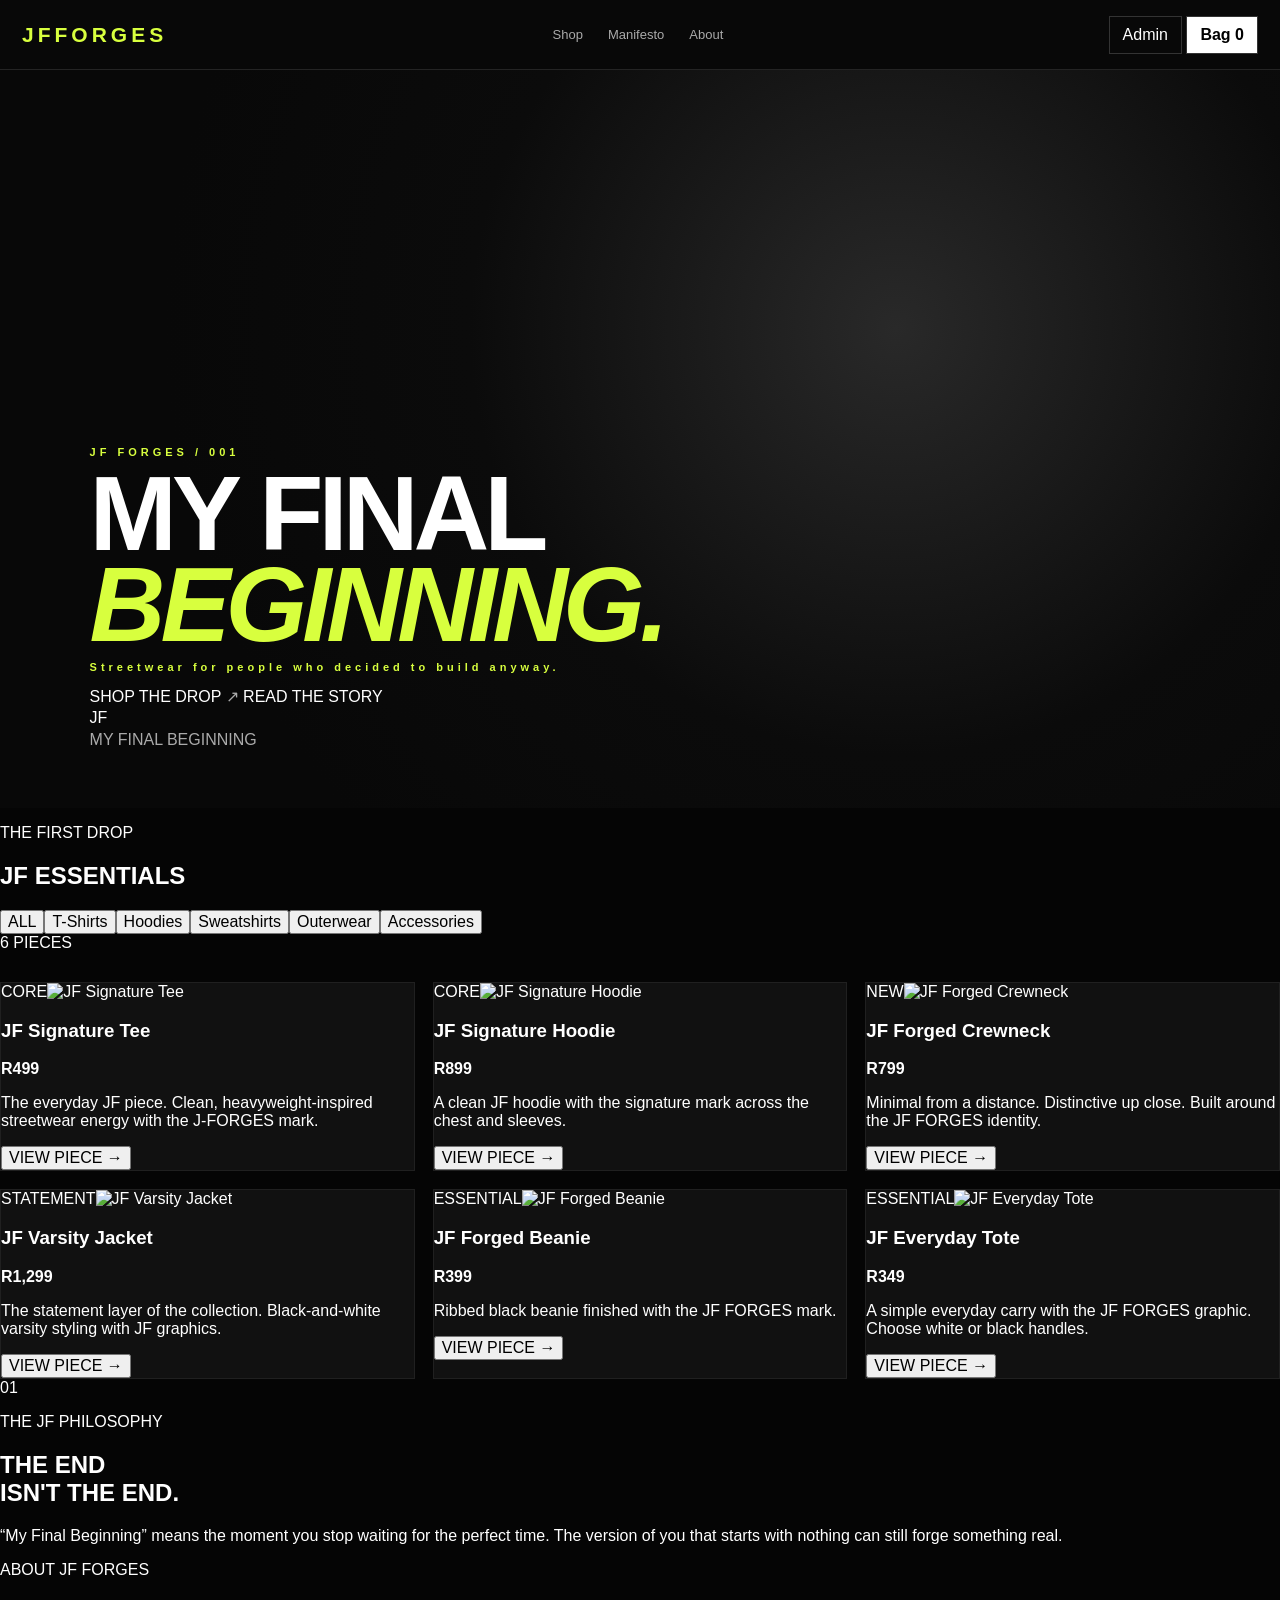
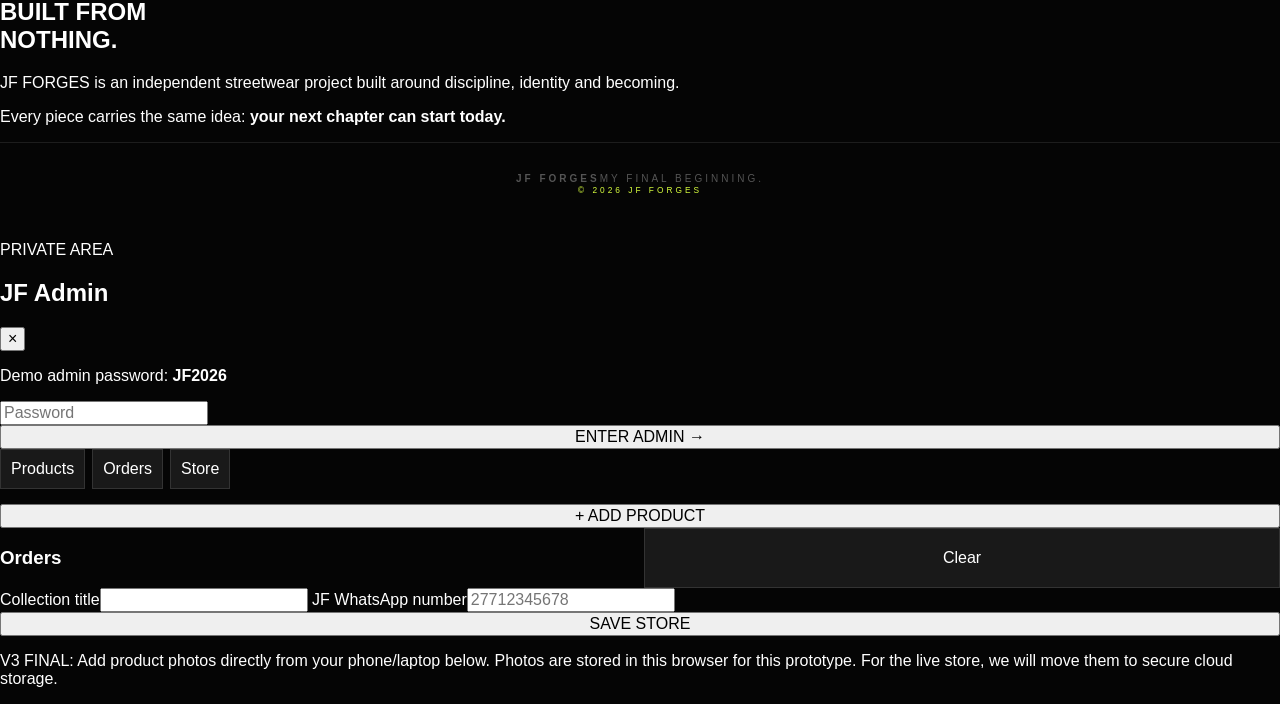
==== index.html @ 941628dd "Add files via upload" ====
<!doctype html>
<html lang="en">
<head>
<meta charset="utf-8">
<meta name="viewport" content="width=device-width,initial-scale=1">
<meta name="description" content="JF FORGES — My Final Beginning. Independent streetwear built from nothing.">
<title>JF FORGES — MY FINAL BEGINNING</title>
<link rel="stylesheet" href="style.css">
</head>
<body>
<div id="toast" class="toast"></div>

<header class="nav">
  <a class="logo" href="#"><span class="logo-jf">JF</span><span class="logo-word">FORGES</span></a>
  <nav>
    <a href="#shop">Shop</a>
    <a href="#manifesto">Manifesto</a>
    <a href="#about">About</a>
  </nav>
  <div class="actions">
    <button class="ghost" onclick="openAdmin()">Admin</button>
    <button class="bag" onclick="openCart()">Bag <b id="bagCount">0</b></button>
  </div>
</header>

<main>
<section class="hero">
  <div class="hero-grid"></div>
  <div class="hero-copy">
    <p class="eyebrow">JF FORGES / 001</p>
    <h1>MY FINAL<br><em>BEGINNING.</em></h1>
    <p class="hero-sub">Streetwear for people who decided to build anyway.</p>
    <div class="hero-buttons">
      <a class="primary" href="#shop">SHOP THE DROP <span>↗</span></a>
      <a class="text-link" href="#manifesto">READ THE STORY</a>
    </div>
  </div>
  <div class="hero-mark">JF<br><span>MY FINAL BEGINNING</span></div>
</section>

<section id="shop" class="shop">
  <div class="section-head">
    <div>
      <p class="eyebrow">THE FIRST DROP</p>
      <h2 id="storeTitle">JF ESSENTIALS</h2>
    </div>
    <div class="shop-tools">
      <div id="filters" class="filters"></div>
      <span id="productCount"></span>
    </div>
  </div>
  <div id="products" class="products"></div>
</section>

<section id="manifesto" class="manifesto">
  <div class="manifesto-number">01</div>
  <div>
    <p class="eyebrow">THE JF PHILOSOPHY</p>
    <h2>THE END<br>ISN'T THE END.</h2>
  </div>
  <p class="manifesto-copy">“My Final Beginning” means the moment you stop waiting for the perfect time. The version of you that starts with nothing can still forge something real.</p>
</section>

<section id="about" class="about">
  <div>
    <p class="eyebrow">ABOUT JF FORGES</p>
    <h2>BUILT FROM<br>NOTHING.</h2>
  </div>
  <div class="about-copy">
    <p>JF FORGES is an independent streetwear project built around discipline, identity and becoming.</p>
    <p>Every piece carries the same idea: <strong>your next chapter can start today.</strong></p>
  </div>
</section>
</main>

<footer>
  <div><b>JF FORGES</b><span>MY FINAL BEGINNING.</span></div>
  <small>© 2026 JF FORGES</small>
</footer>

<div id="overlay" class="overlay" onclick="closeAll()"></div>

<aside id="cart" class="drawer">
  <div class="drawer-head"><div><p class="eyebrow">YOUR BAG</p><h2>Cart</h2></div><button class="close" onclick="closeCart()">×</button></div>
  <div id="cartItems"></div>
  <div class="drawer-bottom">
    <div class="total"><span>Subtotal</span><b id="cartTotal">R0</b></div>
    <p class="hint">Shipping is confirmed with you before payment.</p>
    <button class="primary full" onclick="openCheckout()">CHECKOUT <span>→</span></button>
  </div>
</aside>

<aside id="checkout" class="drawer">
  <div class="drawer-head"><div><p class="eyebrow">CHECKOUT</p><h2>Your details</h2></div><button class="close" onclick="closeCheckout()">×</button></div>
  <form onsubmit="placeOrder(event)">
    <label>Full name<input id="name" required></label>
    <label>Email<input id="email" type="email" required></label>
    <label>WhatsApp number<input id="phone" required placeholder="+27..."></label>
    <label>Street address<textarea id="address" required></textarea></label>
    <div class="two"><label>City<input id="city" required></label><label>Province<input id="province" required></label></div>
    <label>Country<input id="country" value="South Africa" required></label>
    <label>Order note<textarea id="note" placeholder="Optional"></textarea></label>
    <div class="total"><span>Order total</span><b id="checkoutTotal">R0</b></div>
    <button class="primary full">SEND ORDER VIA WHATSAPP <span>→</span></button>
    <p class="hint">Your order is saved in this browser and opened as a WhatsApp message using the JF number set in Admin.</p>
  </form>
</aside>

<div id="productModal" class="modal">
  <div class="product-modal">
    <button class="close modal-close" onclick="closeProduct()">×</button>
    <div class="mGallery"><img id="mImg"><div id="mThumbs"></div></div>
    <div class="mInfo">
      <p class="eyebrow">JF FORGES</p>
      <h2 id="mName"></h2>
      <b class="mPrice" id="mPrice"></b>
      <p id="mDesc"></p>
      <h4>COLOR</h4><div id="mColors" class="choices"></div>
      <h4>SIZE</h4><div id="mSizes" class="choices"></div>
      <button class="primary full" onclick="addSelected()">ADD TO BAG <span>→</span></button>
    </div>
  </div>
</div>

<aside id="admin" class="admin">
  <div class="drawer-head"><div><p class="eyebrow">PRIVATE AREA</p><h2>JF Admin</h2></div><button class="close" onclick="closeAdmin()">×</button></div>
  <div id="login">
    <p class="hint">Demo admin password: <b>JF2026</b></p>
    <input id="password" type="password" placeholder="Password">
    <button class="primary full" onclick="login()">ENTER ADMIN <span>→</span></button>
  </div>
  <div id="adminApp" class="hidden">
    <div class="tabs"><button onclick="tab('productsTab')">Products</button><button onclick="tab('ordersTab')">Orders</button><button onclick="tab('storeTab')">Store</button></div>
    <section id="productsTab"><button class="primary full" onclick="addProduct()">+ ADD PRODUCT</button><div id="adminProducts"></div></section>
    <section id="ordersTab" class="hidden"><div class="row"><h3>Orders</h3><button class="danger" onclick="clearOrders()">Clear</button></div><div id="adminOrders"></div></section>
    <section id="storeTab" class="hidden">
      <label>Collection title<input id="titleSetting"></label>
      <label>JF WhatsApp number<input id="waSetting" placeholder="27712345678"></label>
      <button class="primary full" onclick="saveStore()">SAVE STORE</button>
      <p class="hint">V3 FINAL: Add product photos directly from your phone/laptop below. Photos are stored in this browser for this prototype. For the live store, we will move them to secure cloud storage.</p>
    </section>
  </div>
</aside>

<script src="script.js"></script>
</body></html>
---- style.css ----
*{box-sizing:border-box}html{scroll-behavior:smooth}body{margin:0;background:#080808;color:#f5f5f5;font-family:Arial,sans-serif;overflow-x:hidden}button,input,textarea{font:inherit}button{cursor:pointer}a{color:inherit;text-decoration:none}.site-header{}.logo{font-weight:900;letter-spacing:4px;font-size:21px}.logo span,em,small{color:#d8ff3e}header{height:70px;padding:0 22px;display:flex;align-items:center;justify-content:space-between;background:#080808;border-bottom:1px solid #242424;position:sticky;top:0;z-index:20}nav{display:flex;gap:25px;color:#aaa;font-size:13px}header button{padding:9px 13px;border:1px solid #333;background:transparent;color:#fff}.bag{background:#fff!important;color:#000!important;font-weight:800}.hero{min-height:82vh;padding:55px 7%;display:flex;flex-direction:column;justify-content:end;background:radial-gradient(circle at 70% 35%,#292929,#0b0b0b 42%,#080808 72%)}.hero p{letter-spacing:4px;color:#d8ff3e;font-size:11px;font-weight:800}.hero h1{font-size:clamp(48px,9vw,105px);line-height:.86;letter-spacing:-5px;margin:8px 0}.hero span{color:#aaa;max-width:520px;line-height:1.6;margin:25px 0}.cta{display:inline-flex;width:max-content;align-items:center;justify-content:center;background:#d8ff3e;color:#050505;border:0;padding:14px 20px;font-weight:900}.section{padding:75px 7%}.head{display:flex;justify-content:space-between;align-items:end}.head h2{font-size:34px;margin:8px 0}.head>span{color:#777;font-size:11px}.products{display:grid;grid-template-columns:repeat(3,1fr);gap:18px;margin-top:30px}.product{background:#111;border:1px solid #202020;overflow:hidden}.cover{aspect-ratio:1/1.12;background:#171717;cursor:pointer}.cover img{width:100%;height:100%;object-fit:cover}.info{padding:15px}.info h3{margin:0;font-size:16px}.muted{color:#777;font-size:12px;margin-top:5px}.price{margin-top:12px;font-weight:900}.swatches{display:flex;gap:8px;flex-wrap:wrap;margin-top:12px}.swatch{width:18px;height:18px;border-radius:50%;border:2px solid #333;padding:0}.swatch.active{outline:2px solid #d8ff3e;outline-offset:2px}.story{border-top:1px solid #222;border-bottom:1px solid #222;min-height:55vh}.story h2{font-size:clamp(42px,8vw,90px);line-height:.88;letter-spacing:-4px}.story p{max-width:620px;color:#aaa;line-height:1.7}.drawer{position:fixed;z-index:60;right:-480px;top:0;width:min(480px,94vw);height:100dvh;overflow:auto;background:#0d0d0d;border-left:1px solid #292929;padding:30px 24px;transition:.28s}.drawer.open{right:0}.x{position:absolute;right:16px;top:12px;background:transparent;border:0;color:#fff;font-size:31px}.drawer h2{margin:8px 0 24px}.drawer input,.drawer textarea,.card input,.card textarea{width:100%;background:#151515;color:#fff;border:1px solid #292929;padding:12px;margin:0 0 9px}.card textarea{min-height:75px}.full{width:100%}.total{display:flex;justify-content:space-between;border-top:1px solid #333;padding:16px 0;margin-top:10px}.cartline{display:grid;grid-template-columns:1fr auto;gap:10px;padding:14px 0;border-bottom:1px solid #222}.cartline small{display:block;color:#777;margin-top:5px}.cartactions{display:flex;align-items:center;gap:5px}.cartactions button{background:#191919;border:1px solid #333;color:#fff;min-width:28px;height:28px}.remove{color:#ff7777!important}.note{color:#777;font-size:11px;line-height:1.5}.modal{display:none;position:fixed;inset:0;background:#000c;z-index:80;align-items:center;justify-content:center;padding:15px}.modal.show{display:flex}.modalbox{position:relative;width:min(1000px,100%);max-height:94dvh;overflow:auto;background:#0e0e0e;border:1px solid #292929}.detail{display:grid;grid-template-columns:1.05fr .95fr}.gallerymain{aspect-ratio:1;background:#171717}.gallerymain img{width:100%;height:100%;object-fit:cover}.thumbs{display:flex;gap:8px;overflow-x:auto;padding:9px;background:#0b0b0b}.thumbs button{flex:0 0 70px;height:70px;padding:0;background:#111;border:1px solid #333}.thumbs img{width:100%;height:100%;object-fit:cover}.thumbs .active{border:2px solid #d8ff3e}.detailcopy{padding:32px}.detailcopy h2{font-size:35px;margin:7px 0}.bigprice{font-size:25px;font-weight:900;margin:18px 0}.options{display:flex;gap:7px;flex-wrap:wrap}.option{padding:9px 12px;background:#111;color:#fff;border:1px solid #333}.option.active{background:#fff;color:#000}.coloroption{display:flex;gap:7px;align-items:center}.dot{width:15px;height:15px;border-radius:50%;border:1px solid #777}.detailcopy .cta{width:100%;margin-top:20px}.tabs{display:flex;gap:7px;margin-bottom:15px}.tabs button,.card>button,.row button{background:#191919;color:#fff;border:1px solid #333;padding:10px}.tabs .active{background:#fff;color:#000}.card{border:1px solid #242424;padding:15px;margin-bottom:14px}.row{display:grid;grid-template-columns:1fr 1fr;gap:8px}.adminproduct{border-top:1px solid #222;padding:12px 0}.adminactions{display:flex;gap:6px;margin-top:8px}.priceRow{display:grid;grid-template-columns:1fr 120px;gap:8px}.priceRow input[readonly]{color:#999}#scrim{display:none;position:fixed;inset:0;background:#0009;z-index:55}#scrim.show{display:block}footer{text-align:center;color:#555;border-top:1px solid #1d1d1d;padding:30px;font-size:10px;letter-spacing:3px}@media(max-width:800px){nav{display:none}.products{grid-template-columns:repeat(2,1fr);gap:10px}.section{padding:55px 14px}.hero{padding:35px 14px;min-height:75vh}.detail{grid-template-columns:1fr}.detailcopy{padding:22px}.head h2{font-size:26px}.info{padding:11px}.info h3{font-size:13px}.row{grid-template-columns:1fr}}@media(max-width:420px){header{padding:0 12px}.hero h1{letter-spacing:-3px}.hero span{font-size:14px}.products{grid-template-columns:1fr 1fr}}
/* JF V3 — Dark Brand Theme */

body {
    margin: 0;
    background: #050505;
    color: #ffffff;
    font-family: Arial, sans-serif;
}

/* Main website sections */
main,
section,
.shop-section {
    background: #050505;
    color: #ffffff;
}

/* JF Banner */
.jf-banner {
    width: 100%;
    min-height: 280px;
    background-image: url("YOUR_BANNER_IMAGE_URL_HERE");
    background-size: cover;
    background-position: center;
    background-repeat: no-repeat;

    display: flex;
    align-items: center;
    justify-content: center;
    position: relative;
}

/* Dark overlay so the banner fits the black theme */
.jf-banner::before {
    content: "";
    position: absolute;
    inset: 0;
    background: rgba(0, 0, 0, 0.35);
}

/* Banner content */
.jf-banner-content {
    position: relative;
    z-index: 1;
    text-align: center;
    padding: 40px 20px;
}

.jf-banner h1 {
    font-size: clamp(2.2rem, 7vw, 5rem);
    margin: 0;
    letter-spacing: 3px;
}

.jf-banner p {
    font-size: 1rem;
    letter-spacing: 4px;
    margin-top: 10px;
    text-transform: uppercase;
}
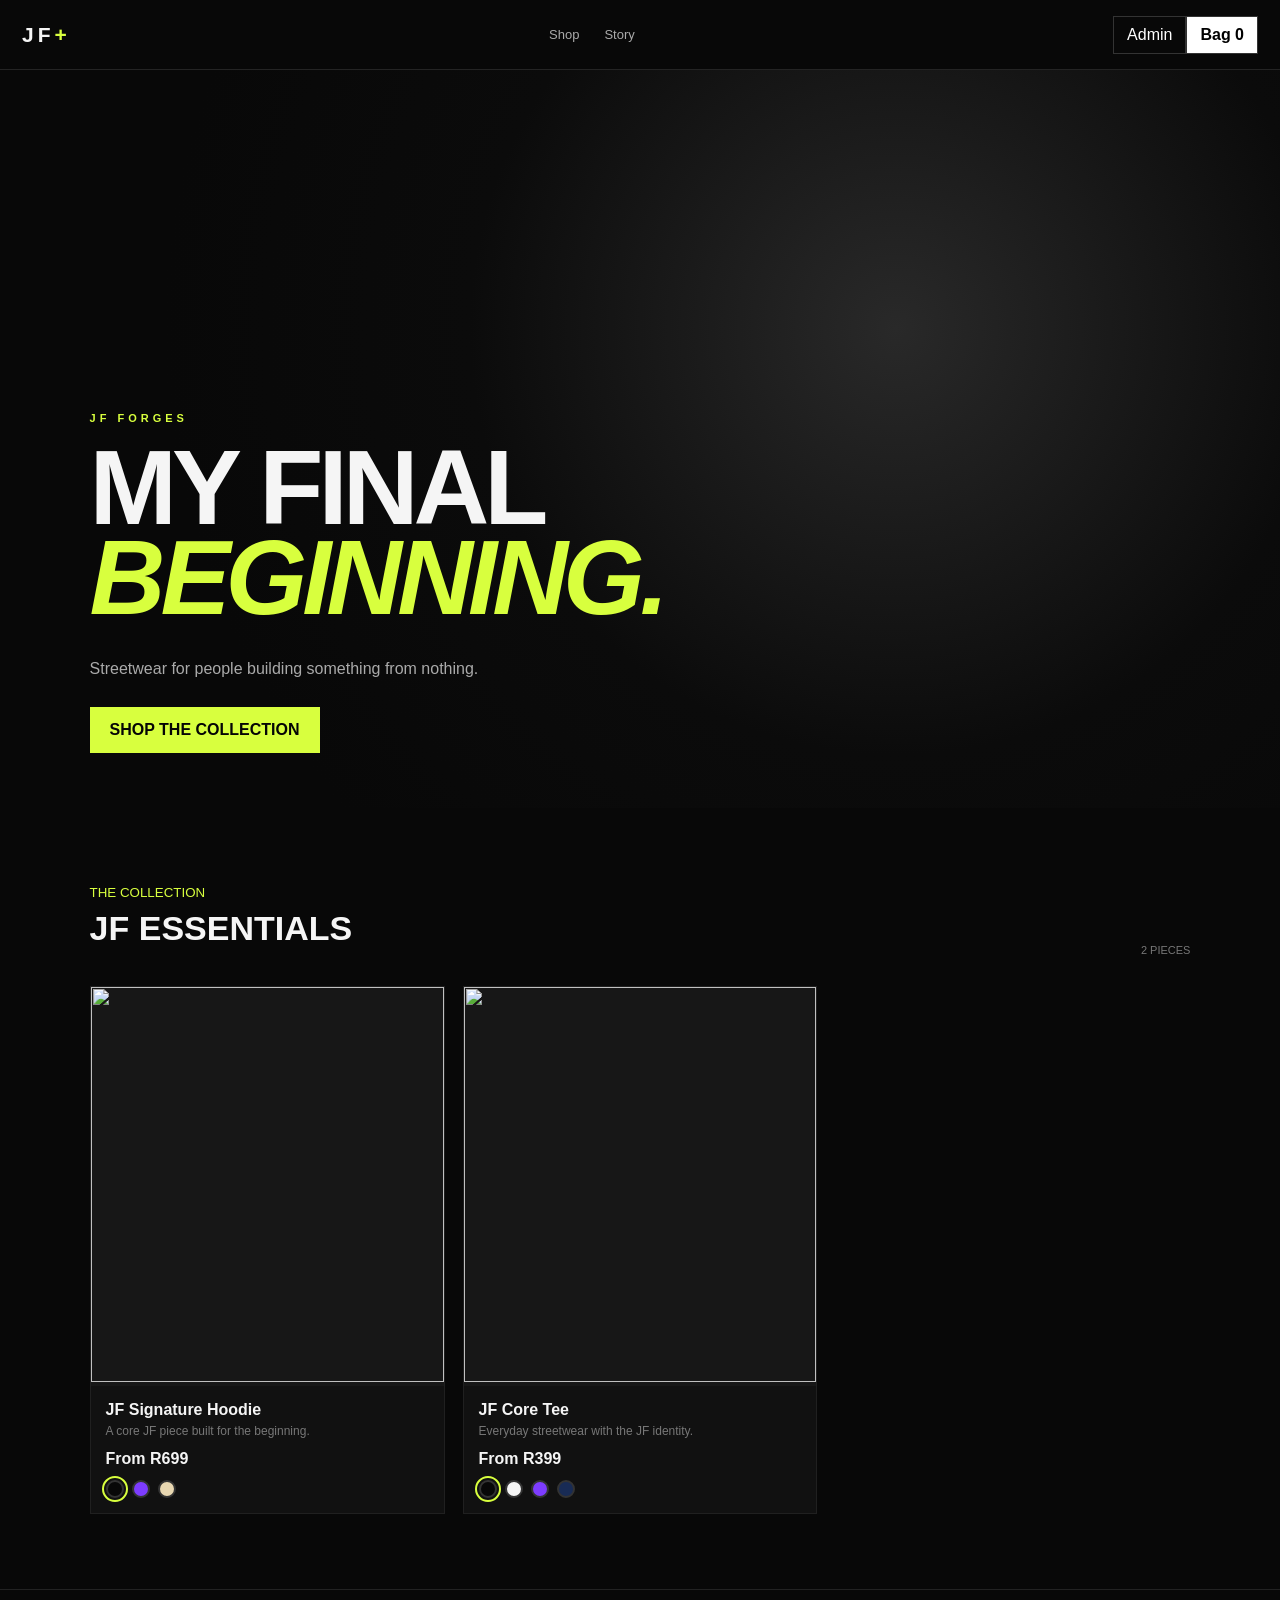
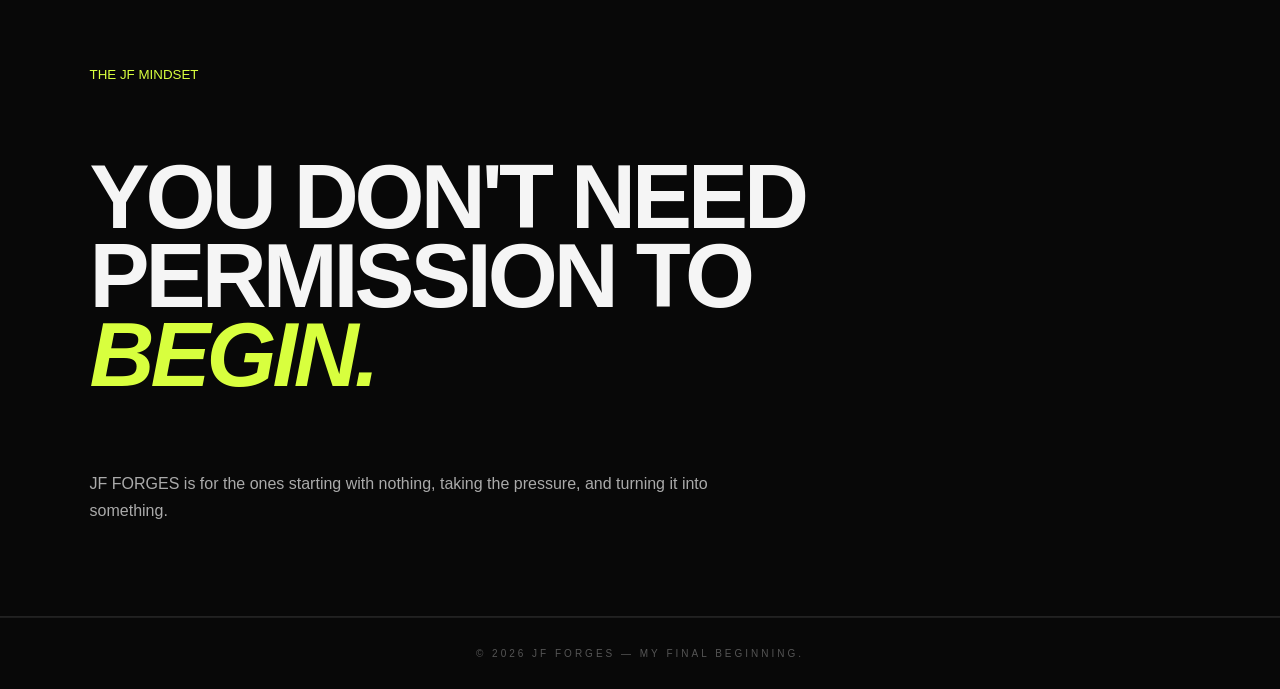
==== commit 6e9b2147: "Add files via upload" ====
--- a/index.html
+++ b/index.html
@@ -1,146 +1,8 @@
-<!doctype html>
-<html lang="en">
-<head>
-<meta charset="utf-8">
-<meta name="viewport" content="width=device-width,initial-scale=1">
-<meta name="description" content="JF FORGES — My Final Beginning. Independent streetwear built from nothing.">
-<title>JF FORGES — MY FINAL BEGINNING</title>
-<link rel="stylesheet" href="style.css">
-</head>
-<body>
-<div id="toast" class="toast"></div>
-
-<header class="nav">
-  <a class="logo" href="#"><span class="logo-jf">JF</span><span class="logo-word">FORGES</span></a>
-  <nav>
-    <a href="#shop">Shop</a>
-    <a href="#manifesto">Manifesto</a>
-    <a href="#about">About</a>
-  </nav>
-  <div class="actions">
-    <button class="ghost" onclick="openAdmin()">Admin</button>
-    <button class="bag" onclick="openCart()">Bag <b id="bagCount">0</b></button>
-  </div>
-</header>
-
-<main>
-<section class="hero">
-  <div class="hero-grid"></div>
-  <div class="hero-copy">
-    <p class="eyebrow">JF FORGES / 001</p>
-    <h1>MY FINAL<br><em>BEGINNING.</em></h1>
-    <p class="hero-sub">Streetwear for people who decided to build anyway.</p>
-    <div class="hero-buttons">
-      <a class="primary" href="#shop">SHOP THE DROP <span>↗</span></a>
-      <a class="text-link" href="#manifesto">READ THE STORY</a>
-    </div>
-  </div>
-  <div class="hero-mark">JF<br><span>MY FINAL BEGINNING</span></div>
-</section>
-
-<section id="shop" class="shop">
-  <div class="section-head">
-    <div>
-      <p class="eyebrow">THE FIRST DROP</p>
-      <h2 id="storeTitle">JF ESSENTIALS</h2>
-    </div>
-    <div class="shop-tools">
-      <div id="filters" class="filters"></div>
-      <span id="productCount"></span>
-    </div>
-  </div>
-  <div id="products" class="products"></div>
-</section>
-
-<section id="manifesto" class="manifesto">
-  <div class="manifesto-number">01</div>
-  <div>
-    <p class="eyebrow">THE JF PHILOSOPHY</p>
-    <h2>THE END<br>ISN'T THE END.</h2>
-  </div>
-  <p class="manifesto-copy">“My Final Beginning” means the moment you stop waiting for the perfect time. The version of you that starts with nothing can still forge something real.</p>
-</section>
-
-<section id="about" class="about">
-  <div>
-    <p class="eyebrow">ABOUT JF FORGES</p>
-    <h2>BUILT FROM<br>NOTHING.</h2>
-  </div>
-  <div class="about-copy">
-    <p>JF FORGES is an independent streetwear project built around discipline, identity and becoming.</p>
-    <p>Every piece carries the same idea: <strong>your next chapter can start today.</strong></p>
-  </div>
-</section>
-</main>
-
-<footer>
-  <div><b>JF FORGES</b><span>MY FINAL BEGINNING.</span></div>
-  <small>© 2026 JF FORGES</small>
-</footer>
-
-<div id="overlay" class="overlay" onclick="closeAll()"></div>
-
-<aside id="cart" class="drawer">
-  <div class="drawer-head"><div><p class="eyebrow">YOUR BAG</p><h2>Cart</h2></div><button class="close" onclick="closeCart()">×</button></div>
-  <div id="cartItems"></div>
-  <div class="drawer-bottom">
-    <div class="total"><span>Subtotal</span><b id="cartTotal">R0</b></div>
-    <p class="hint">Shipping is confirmed with you before payment.</p>
-    <button class="primary full" onclick="openCheckout()">CHECKOUT <span>→</span></button>
-  </div>
-</aside>
-
-<aside id="checkout" class="drawer">
-  <div class="drawer-head"><div><p class="eyebrow">CHECKOUT</p><h2>Your details</h2></div><button class="close" onclick="closeCheckout()">×</button></div>
-  <form onsubmit="placeOrder(event)">
-    <label>Full name<input id="name" required></label>
-    <label>Email<input id="email" type="email" required></label>
-    <label>WhatsApp number<input id="phone" required placeholder="+27..."></label>
-    <label>Street address<textarea id="address" required></textarea></label>
-    <div class="two"><label>City<input id="city" required></label><label>Province<input id="province" required></label></div>
-    <label>Country<input id="country" value="South Africa" required></label>
-    <label>Order note<textarea id="note" placeholder="Optional"></textarea></label>
-    <div class="total"><span>Order total</span><b id="checkoutTotal">R0</b></div>
-    <button class="primary full">SEND ORDER VIA WHATSAPP <span>→</span></button>
-    <p class="hint">Your order is saved in this browser and opened as a WhatsApp message using the JF number set in Admin.</p>
-  </form>
-</aside>
-
-<div id="productModal" class="modal">
-  <div class="product-modal">
-    <button class="close modal-close" onclick="closeProduct()">×</button>
-    <div class="mGallery"><img id="mImg"><div id="mThumbs"></div></div>
-    <div class="mInfo">
-      <p class="eyebrow">JF FORGES</p>
-      <h2 id="mName"></h2>
-      <b class="mPrice" id="mPrice"></b>
-      <p id="mDesc"></p>
-      <h4>COLOR</h4><div id="mColors" class="choices"></div>
-      <h4>SIZE</h4><div id="mSizes" class="choices"></div>
-      <button class="primary full" onclick="addSelected()">ADD TO BAG <span>→</span></button>
-    </div>
-  </div>
-</div>
-
-<aside id="admin" class="admin">
-  <div class="drawer-head"><div><p class="eyebrow">PRIVATE AREA</p><h2>JF Admin</h2></div><button class="close" onclick="closeAdmin()">×</button></div>
-  <div id="login">
-    <p class="hint">Demo admin password: <b>JF2026</b></p>
-    <input id="password" type="password" placeholder="Password">
-    <button class="primary full" onclick="login()">ENTER ADMIN <span>→</span></button>
-  </div>
-  <div id="adminApp" class="hidden">
-    <div class="tabs"><button onclick="tab('productsTab')">Products</button><button onclick="tab('ordersTab')">Orders</button><button onclick="tab('storeTab')">Store</button></div>
-    <section id="productsTab"><button class="primary full" onclick="addProduct()">+ ADD PRODUCT</button><div id="adminProducts"></div></section>
-    <section id="ordersTab" class="hidden"><div class="row"><h3>Orders</h3><button class="danger" onclick="clearOrders()">Clear</button></div><div id="adminOrders"></div></section>
-    <section id="storeTab" class="hidden">
-      <label>Collection title<input id="titleSetting"></label>
-      <label>JF WhatsApp number<input id="waSetting" placeholder="27712345678"></label>
-      <button class="primary full" onclick="saveStore()">SAVE STORE</button>
-      <p class="hint">V3 FINAL: Add product photos directly from your phone/laptop below. Photos are stored in this browser for this prototype. For the live store, we will move them to secure cloud storage.</p>
-    </section>
-  </div>
-</aside>
-
-<script src="script.js"></script>
-</body></html>
+<!doctype html><html><head><meta charset="utf-8"><meta name="viewport" content="width=device-width,initial-scale=1"><title>JF FORGES — My Final Beginning</title><link rel="stylesheet" href="style.css"></head><body>
+<header><a class="logo" href="#">JF<span>+</span></a><nav><a href="#shop">Shop</a><a href="#story">Story</a></nav><div><button id="adminOpen">Admin</button><button id="bagOpen" class="bag">Bag <b id="cartCount">0</b></button></div></header>
+<main><section class="hero"><p>JF FORGES</p><h1>MY FINAL<br><em>BEGINNING.</em></h1><span>Streetwear for people building something from nothing.</span><a class="cta" href="#shop">SHOP THE COLLECTION</a></section>
+<section id="shop" class="section"><div class="head"><div><small>THE COLLECTION</small><h2>JF ESSENTIALS</h2></div><span id="productCount"></span></div><div id="products" class="products"></div></section>
+<section id="story" class="section story"><small>THE JF MINDSET</small><h2>YOU DON'T NEED<br>PERMISSION TO<br><em>BEGIN.</em></h2><p>JF FORGES is for the ones starting with nothing, taking the pressure, and turning it into something.</p></section></main>
+<div id="productModal" class="modal"><div class="modalbox"><button class="x" onclick="closeProduct()">×</button><div id="productDetail"></div></div></div>
+<aside id="cartDrawer" class="drawer"><button class="x" id="bagClose">×</button><small>YOUR BAG</small><h2>JF CART</h2><div id="cartItems"></div><div class="total"><span>Subtotal</span><b id="cartTotal">R0</b></div><h3>Delivery information</h3><input id="cName" placeholder="Full name"><input id="cPhone" placeholder="WhatsApp / phone number"><input id="cAddress" placeholder="Street address"><input id="cCity" placeholder="City"><button class="cta full" id="placeOrder">PLACE ORDER → WHATSAPP</button><p class="note">Your order is sent to JF FORGES for confirmation.</p></aside>
+<aside id="adminDrawer" class="drawer"><button class="x" id="adminClose">×</button><small>OWNER AREA</small><h2>JF ADMIN</h2><div id="adminLogin"><input id="adminPass" type="password" placeholder="Admin password"><button class="cta full" id="loginAdmin">ENTER ADMIN</button></div><div id="adminPanel" hidden><div class="tabs"><button class="active" data-tab="productsTab">Products</button><button data-tab="ordersTab">Orders</button></div><section id="productsTab"><div class="card"><h3>Add / edit product</h3><input id="pName" placeholder="Product name"><textarea id="pDesc" placeholder="Description"></textarea><input id="pCategory" placeholder="Category"><input id="pColors" placeholder="Colors: Black, Purple, Cream"><input id="pSizes" placeholder="Sizes: S, M, L, XL, 2XL"><p class="note">Enter one price for every size.</p><div id="priceEditor"></div><div class="row"><button class="cta" id="saveProduct">SAVE PRODUCT</button><button id="resetProduct">NEW</button></div></div><div class="card"><h3>Your products</h3><div id="adminProducts"></div></div></section><section id="ordersTab" hidden><div class="card"><h3>Orders received</h3><div id="ordersList"></div><button id="clearOrders" class="full">CLEAR ORDERS</button></div></section></div></aside><div id="scrim"></div><footer>© 2026 JF FORGES — MY FINAL BEGINNING.</footer><script src="script.js"></script></body></html>
--- a/style.css
+++ b/style.css
@@ -1,61 +1 @@
-*{box-sizing:border-box}html{scroll-behavior:smooth}body{margin:0;background:#080808;color:#f5f5f5;font-family:Arial,sans-serif;overflow-x:hidden}button,input,textarea{font:inherit}button{cursor:pointer}a{color:inherit;text-decoration:none}.site-header{}.logo{font-weight:900;letter-spacing:4px;font-size:21px}.logo span,em,small{color:#d8ff3e}header{height:70px;padding:0 22px;display:flex;align-items:center;justify-content:space-between;background:#080808;border-bottom:1px solid #242424;position:sticky;top:0;z-index:20}nav{display:flex;gap:25px;color:#aaa;font-size:13px}header button{padding:9px 13px;border:1px solid #333;background:transparent;color:#fff}.bag{background:#fff!important;color:#000!important;font-weight:800}.hero{min-height:82vh;padding:55px 7%;display:flex;flex-direction:column;justify-content:end;background:radial-gradient(circle at 70% 35%,#292929,#0b0b0b 42%,#080808 72%)}.hero p{letter-spacing:4px;color:#d8ff3e;font-size:11px;font-weight:800}.hero h1{font-size:clamp(48px,9vw,105px);line-height:.86;letter-spacing:-5px;margin:8px 0}.hero span{color:#aaa;max-width:520px;line-height:1.6;margin:25px 0}.cta{display:inline-flex;width:max-content;align-items:center;justify-content:center;background:#d8ff3e;color:#050505;border:0;padding:14px 20px;font-weight:900}.section{padding:75px 7%}.head{display:flex;justify-content:space-between;align-items:end}.head h2{font-size:34px;margin:8px 0}.head>span{color:#777;font-size:11px}.products{display:grid;grid-template-columns:repeat(3,1fr);gap:18px;margin-top:30px}.product{background:#111;border:1px solid #202020;overflow:hidden}.cover{aspect-ratio:1/1.12;background:#171717;cursor:pointer}.cover img{width:100%;height:100%;object-fit:cover}.info{padding:15px}.info h3{margin:0;font-size:16px}.muted{color:#777;font-size:12px;margin-top:5px}.price{margin-top:12px;font-weight:900}.swatches{display:flex;gap:8px;flex-wrap:wrap;margin-top:12px}.swatch{width:18px;height:18px;border-radius:50%;border:2px solid #333;padding:0}.swatch.active{outline:2px solid #d8ff3e;outline-offset:2px}.story{border-top:1px solid #222;border-bottom:1px solid #222;min-height:55vh}.story h2{font-size:clamp(42px,8vw,90px);line-height:.88;letter-spacing:-4px}.story p{max-width:620px;color:#aaa;line-height:1.7}.drawer{position:fixed;z-index:60;right:-480px;top:0;width:min(480px,94vw);height:100dvh;overflow:auto;background:#0d0d0d;border-left:1px solid #292929;padding:30px 24px;transition:.28s}.drawer.open{right:0}.x{position:absolute;right:16px;top:12px;background:transparent;border:0;color:#fff;font-size:31px}.drawer h2{margin:8px 0 24px}.drawer input,.drawer textarea,.card input,.card textarea{width:100%;background:#151515;color:#fff;border:1px solid #292929;padding:12px;margin:0 0 9px}.card textarea{min-height:75px}.full{width:100%}.total{display:flex;justify-content:space-between;border-top:1px solid #333;padding:16px 0;margin-top:10px}.cartline{display:grid;grid-template-columns:1fr auto;gap:10px;padding:14px 0;border-bottom:1px solid #222}.cartline small{display:block;color:#777;margin-top:5px}.cartactions{display:flex;align-items:center;gap:5px}.cartactions button{background:#191919;border:1px solid #333;color:#fff;min-width:28px;height:28px}.remove{color:#ff7777!important}.note{color:#777;font-size:11px;line-height:1.5}.modal{display:none;position:fixed;inset:0;background:#000c;z-index:80;align-items:center;justify-content:center;padding:15px}.modal.show{display:flex}.modalbox{position:relative;width:min(1000px,100%);max-height:94dvh;overflow:auto;background:#0e0e0e;border:1px solid #292929}.detail{display:grid;grid-template-columns:1.05fr .95fr}.gallerymain{aspect-ratio:1;background:#171717}.gallerymain img{width:100%;height:100%;object-fit:cover}.thumbs{display:flex;gap:8px;overflow-x:auto;padding:9px;background:#0b0b0b}.thumbs button{flex:0 0 70px;height:70px;padding:0;background:#111;border:1px solid #333}.thumbs img{width:100%;height:100%;object-fit:cover}.thumbs .active{border:2px solid #d8ff3e}.detailcopy{padding:32px}.detailcopy h2{font-size:35px;margin:7px 0}.bigprice{font-size:25px;font-weight:900;margin:18px 0}.options{display:flex;gap:7px;flex-wrap:wrap}.option{padding:9px 12px;background:#111;color:#fff;border:1px solid #333}.option.active{background:#fff;color:#000}.coloroption{display:flex;gap:7px;align-items:center}.dot{width:15px;height:15px;border-radius:50%;border:1px solid #777}.detailcopy .cta{width:100%;margin-top:20px}.tabs{display:flex;gap:7px;margin-bottom:15px}.tabs button,.card>button,.row button{background:#191919;color:#fff;border:1px solid #333;padding:10px}.tabs .active{background:#fff;color:#000}.card{border:1px solid #242424;padding:15px;margin-bottom:14px}.row{display:grid;grid-template-columns:1fr 1fr;gap:8px}.adminproduct{border-top:1px solid #222;padding:12px 0}.adminactions{display:flex;gap:6px;margin-top:8px}.priceRow{display:grid;grid-template-columns:1fr 120px;gap:8px}.priceRow input[readonly]{color:#999}#scrim{display:none;position:fixed;inset:0;background:#0009;z-index:55}#scrim.show{display:block}footer{text-align:center;color:#555;border-top:1px solid #1d1d1d;padding:30px;font-size:10px;letter-spacing:3px}@media(max-width:800px){nav{display:none}.products{grid-template-columns:repeat(2,1fr);gap:10px}.section{padding:55px 14px}.hero{padding:35px 14px;min-height:75vh}.detail{grid-template-columns:1fr}.detailcopy{padding:22px}.head h2{font-size:26px}.info{padding:11px}.info h3{font-size:13px}.row{grid-template-columns:1fr}}@media(max-width:420px){header{padding:0 12px}.hero h1{letter-spacing:-3px}.hero span{font-size:14px}.products{grid-template-columns:1fr 1fr}}
-/* JF V3 — Dark Brand Theme */
-
-body {
-    margin: 0;
-    background: #050505;
-    color: #ffffff;
-    font-family: Arial, sans-serif;
-}
-
-/* Main website sections */
-main,
-section,
-.shop-section {
-    background: #050505;
-    color: #ffffff;
-}
-
-/* JF Banner */
-.jf-banner {
-    width: 100%;
-    min-height: 280px;
-    background-image: url("YOUR_BANNER_IMAGE_URL_HERE");
-    background-size: cover;
-    background-position: center;
-    background-repeat: no-repeat;
-
-    display: flex;
-    align-items: center;
-    justify-content: center;
-    position: relative;
-}
-
-/* Dark overlay so the banner fits the black theme */
-.jf-banner::before {
-    content: "";
-    position: absolute;
-    inset: 0;
-    background: rgba(0, 0, 0, 0.35);
-}
-
-/* Banner content */
-.jf-banner-content {
-    position: relative;
-    z-index: 1;
-    text-align: center;
-    padding: 40px 20px;
-}
-
-.jf-banner h1 {
-    font-size: clamp(2.2rem, 7vw, 5rem);
-    margin: 0;
-    letter-spacing: 3px;
-}
-
-.jf-banner p {
-    font-size: 1rem;
-    letter-spacing: 4px;
-    margin-top: 10px;
-    text-transform: uppercase;
-}
+*{box-sizing:border-box}html{scroll-behavior:smooth}body{margin:0;background:#080808;color:#f5f5f5;font-family:Arial,sans-serif;overflow-x:hidden}button,input,textarea{font:inherit}button{cursor:pointer}a{color:inherit;text-decoration:none}.site-header{}.logo{font-weight:900;letter-spacing:4px;font-size:21px}.logo span,em,small{color:#d8ff3e}header{height:70px;padding:0 22px;display:flex;align-items:center;justify-content:space-between;background:#080808;border-bottom:1px solid #242424;position:sticky;top:0;z-index:20}nav{display:flex;gap:25px;color:#aaa;font-size:13px}header button{padding:9px 13px;border:1px solid #333;background:transparent;color:#fff}.bag{background:#fff!important;color:#000!important;font-weight:800}.hero{min-height:82vh;padding:55px 7%;display:flex;flex-direction:column;justify-content:end;background:radial-gradient(circle at 70% 35%,#292929,#0b0b0b 42%,#080808 72%)}.hero p{letter-spacing:4px;color:#d8ff3e;font-size:11px;font-weight:800}.hero h1{font-size:clamp(48px,9vw,105px);line-height:.86;letter-spacing:-5px;margin:8px 0}.hero span{color:#aaa;max-width:520px;line-height:1.6;margin:25px 0}.cta{display:inline-flex;width:max-content;align-items:center;justify-content:center;background:#d8ff3e;color:#050505;border:0;padding:14px 20px;font-weight:900}.section{padding:75px 7%}.head{display:flex;justify-content:space-between;align-items:end}.head h2{font-size:34px;margin:8px 0}.head>span{color:#777;font-size:11px}.products{display:grid;grid-template-columns:repeat(3,1fr);gap:18px;margin-top:30px}.product{background:#111;border:1px solid #202020;overflow:hidden}.cover{aspect-ratio:1/1.12;background:#171717;cursor:pointer}.cover img{width:100%;height:100%;object-fit:cover}.info{padding:15px}.info h3{margin:0;font-size:16px}.muted{color:#777;font-size:12px;margin-top:5px}.price{margin-top:12px;font-weight:900}.swatches{display:flex;gap:8px;flex-wrap:wrap;margin-top:12px}.swatch{width:18px;height:18px;border-radius:50%;border:2px solid #333;padding:0}.swatch.active{outline:2px solid #d8ff3e;outline-offset:2px}.story{border-top:1px solid #222;border-bottom:1px solid #222;min-height:55vh}.story h2{font-size:clamp(42px,8vw,90px);line-height:.88;letter-spacing:-4px}.story p{max-width:620px;color:#aaa;line-height:1.7}.drawer{position:fixed;z-index:60;right:-480px;top:0;width:min(480px,94vw);height:100dvh;overflow:auto;background:#0d0d0d;border-left:1px solid #292929;padding:30px 24px;transition:.28s}.drawer.open{right:0}.x{position:absolute;right:16px;top:12px;background:transparent;border:0;color:#fff;font-size:31px}.drawer h2{margin:8px 0 24px}.drawer input,.drawer textarea,.card input,.card textarea{width:100%;background:#151515;color:#fff;border:1px solid #292929;padding:12px;margin:0 0 9px}.card textarea{min-height:75px}.full{width:100%}.total{display:flex;justify-content:space-between;border-top:1px solid #333;padding:16px 0;margin-top:10px}.cartline{display:grid;grid-template-columns:1fr auto;gap:10px;padding:14px 0;border-bottom:1px solid #222}.cartline small{display:block;color:#777;margin-top:5px}.cartactions{display:flex;align-items:center;gap:5px}.cartactions button{background:#191919;border:1px solid #333;color:#fff;min-width:28px;height:28px}.remove{color:#ff7777!important}.note{color:#777;font-size:11px;line-height:1.5}.modal{display:none;position:fixed;inset:0;background:#000c;z-index:80;align-items:center;justify-content:center;padding:15px}.modal.show{display:flex}.modalbox{position:relative;width:min(1000px,100%);max-height:94dvh;overflow:auto;background:#0e0e0e;border:1px solid #292929}.detail{display:grid;grid-template-columns:1.05fr .95fr}.gallerymain{aspect-ratio:1;background:#171717}.gallerymain img{width:100%;height:100%;object-fit:cover}.thumbs{display:flex;gap:8px;overflow-x:auto;padding:9px;background:#0b0b0b}.thumbs button{flex:0 0 70px;height:70px;padding:0;background:#111;border:1px solid #333}.thumbs img{width:100%;height:100%;object-fit:cover}.thumbs .active{border:2px solid #d8ff3e}.detailcopy{padding:32px}.detailcopy h2{font-size:35px;margin:7px 0}.bigprice{font-size:25px;font-weight:900;margin:18px 0}.options{display:flex;gap:7px;flex-wrap:wrap}.option{padding:9px 12px;background:#111;color:#fff;border:1px solid #333}.option.active{background:#fff;color:#000}.coloroption{display:flex;gap:7px;align-items:center}.dot{width:15px;height:15px;border-radius:50%;border:1px solid #777}.detailcopy .cta{width:100%;margin-top:20px}.tabs{display:flex;gap:7px;margin-bottom:15px}.tabs button,.card>button,.row button{background:#191919;color:#fff;border:1px solid #333;padding:10px}.tabs .active{background:#fff;color:#000}.card{border:1px solid #242424;padding:15px;margin-bottom:14px}.row{display:grid;grid-template-columns:1fr 1fr;gap:8px}.adminproduct{border-top:1px solid #222;padding:12px 0}.adminactions{display:flex;gap:6px;margin-top:8px}.priceRow{display:grid;grid-template-columns:1fr 120px;gap:8px}.priceRow input[readonly]{color:#999}#scrim{display:none;position:fixed;inset:0;background:#0009;z-index:55}#scrim.show{display:block}footer{text-align:center;color:#555;border-top:1px solid #1d1d1d;padding:30px;font-size:10px;letter-spacing:3px}@media(max-width:800px){nav{display:none}.products{grid-template-columns:repeat(2,1fr);gap:10px}.section{padding:55px 14px}.hero{padding:35px 14px;min-height:75vh}.detail{grid-template-columns:1fr}.detailcopy{padding:22px}.head h2{font-size:26px}.info{padding:11px}.info h3{font-size:13px}.row{grid-template-columns:1fr}}@media(max-width:420px){header{padding:0 12px}.hero h1{letter-spacing:-3px}.hero span{font-size:14px}.products{grid-template-columns:1fr 1fr}}
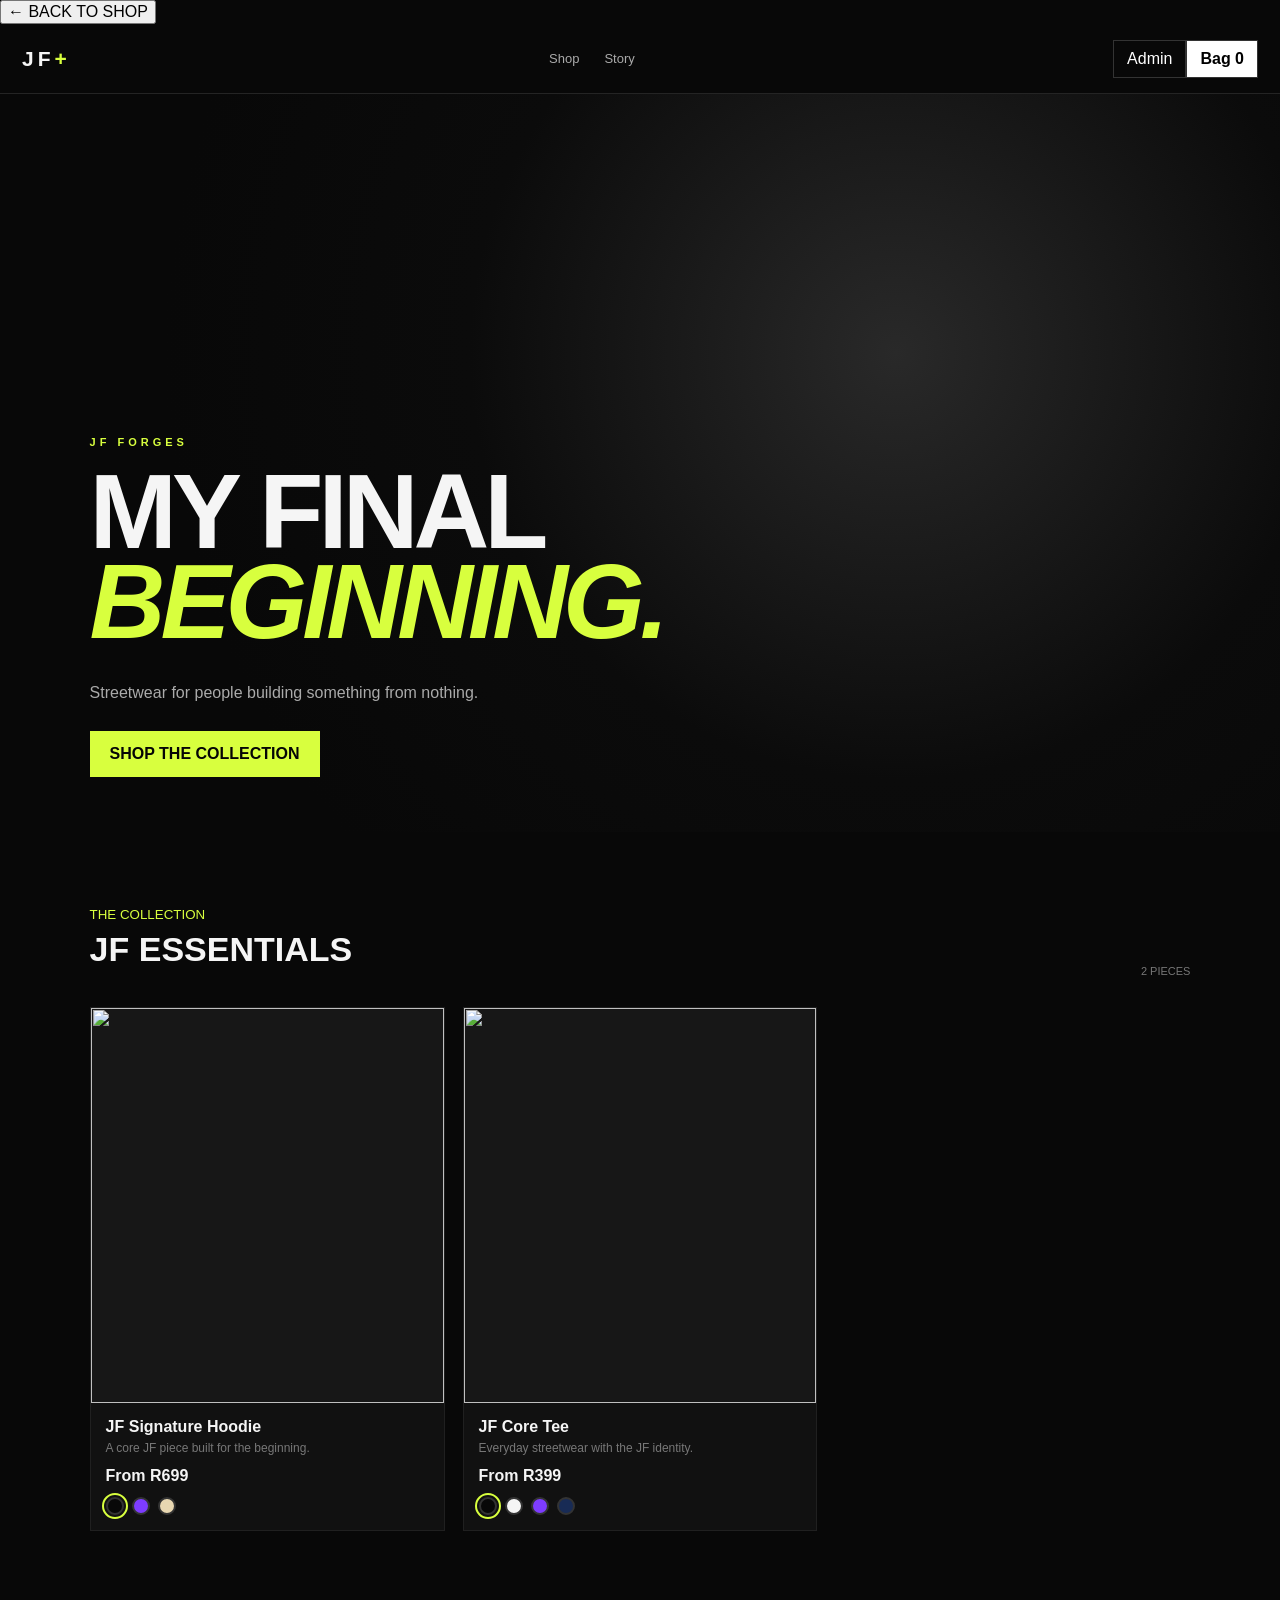
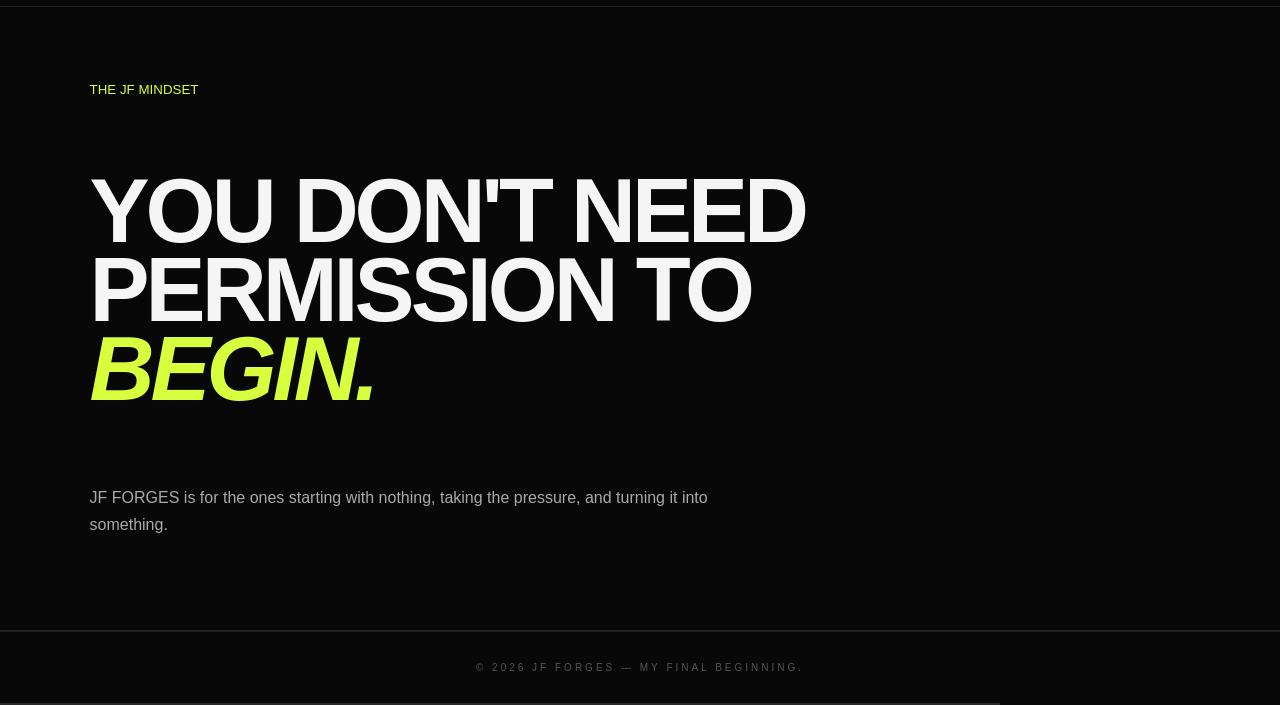
==== commit 2a4d39dd: "Add admin drawer for product management" ====
--- a/index.html
+++ b/index.html
@@ -1,3 +1,4 @@
+<button class="product-back" onclick="closeProduct()">← BACK TO SHOP</button>
 <!doctype html><html><head><meta charset="utf-8"><meta name="viewport" content="width=device-width,initial-scale=1"><title>JF FORGES — My Final Beginning</title><link rel="stylesheet" href="style.css"></head><body>
 <header><a class="logo" href="#">JF<span>+</span></a><nav><a href="#shop">Shop</a><a href="#story">Story</a></nav><div><button id="adminOpen">Admin</button><button id="bagOpen" class="bag">Bag <b id="cartCount">0</b></button></div></header>
 <main><section class="hero"><p>JF FORGES</p><h1>MY FINAL<br><em>BEGINNING.</em></h1><span>Streetwear for people building something from nothing.</span><a class="cta" href="#shop">SHOP THE COLLECTION</a></section>
@@ -5,4 +6,5 @@
 <section id="story" class="section story"><small>THE JF MINDSET</small><h2>YOU DON'T NEED<br>PERMISSION TO<br><em>BEGIN.</em></h2><p>JF FORGES is for the ones starting with nothing, taking the pressure, and turning it into something.</p></section></main>
 <div id="productModal" class="modal"><div class="modalbox"><button class="x" onclick="closeProduct()">×</button><div id="productDetail"></div></div></div>
 <aside id="cartDrawer" class="drawer"><button class="x" id="bagClose">×</button><small>YOUR BAG</small><h2>JF CART</h2><div id="cartItems"></div><div class="total"><span>Subtotal</span><b id="cartTotal">R0</b></div><h3>Delivery information</h3><input id="cName" placeholder="Full name"><input id="cPhone" placeholder="WhatsApp / phone number"><input id="cAddress" placeholder="Street address"><input id="cCity" placeholder="City"><button class="cta full" id="placeOrder">PLACE ORDER → WHATSAPP</button><p class="note">Your order is sent to JF FORGES for confirmation.</p></aside>
-<aside id="adminDrawer" class="drawer"><button class="x" id="adminClose">×</button><small>OWNER AREA</small><h2>JF ADMIN</h2><div id="adminLogin"><input id="adminPass" type="password" placeholder="Admin password"><button class="cta full" id="loginAdmin">ENTER ADMIN</button></div><div id="adminPanel" hidden><div class="tabs"><button class="active" data-tab="productsTab">Products</button><button data-tab="ordersTab">Orders</button></div><section id="productsTab"><div class="card"><h3>Add / edit product</h3><input id="pName" placeholder="Product name"><textarea id="pDesc" placeholder="Description"></textarea><input id="pCategory" placeholder="Category"><input id="pColors" placeholder="Colors: Black, Purple, Cream"><input id="pSizes" placeholder="Sizes: S, M, L, XL, 2XL"><p class="note">Enter one price for every size.</p><div id="priceEditor"></div><div class="row"><button class="cta" id="saveProduct">SAVE PRODUCT</button><button id="resetProduct">NEW</button></div></div><div class="card"><h3>Your products</h3><div id="adminProducts"></div></div></section><section id="ordersTab" hidden><div class="card"><h3>Orders received</h3><div id="ordersList"></div><button id="clearOrders" class="full">CLEAR ORDERS</button></div></section></div></aside><div id="scrim"></div><footer>© 2026 JF FORGES — MY FINAL BEGINNING.</footer><script src="script.js"></script></body></html>+<aside id="adminDrawer" class="drawer"><button class="x" id="adminClose">×</button><small>OWNER AREA</small><h2>JF ADMIN</h2><div id="adminLogin"><input id="adminPass" type="password" placeholder="Admin password"><button class="cta full" id="loginAdmin">ENTER ADMIN</button></div><div id="adminPanel" hidden><div class="tabs"><button class="active" data-tab="productsTab">Products</button><button data-tab="ordersTab">Orders</button></div><section id="productsTab"><div class="card"><h3>Add / edit product</h3><input id="pName" placeholder="Product name"><textarea id="pDesc" placeholder="Description"></textarea><input id="pCategory" placeholder="Category"><input id="pColors" placeholder="Colors: Black, Purple, Cream"><input id="pSizes" placeholder="Sizes: S, M, L, XL, 2XL"><p class="note">Enter one price for every size.</p><div id="priceEditor"></div><div class="row"><button class="cta" id="saveProduct">SAVE PRODUCT</button><button id="resetProduct">NEW</button></div></div><div class="card"><h3>Your products</h3><div id="adminProducts"></div></div></section><section id="ordersTab" hidden><div class="card"><h3>Orders received</h3><div id="ordersList"></div><button id="clearOrders" class="full">CLEAR ORDERS</button></div></section></div></aside><div id="scrim"></div><footer>© 2026 JF FORGES — MY FINAL BEGINNING.</footer><script src="script.js"></script></body></html>
+<div class="modalbox">
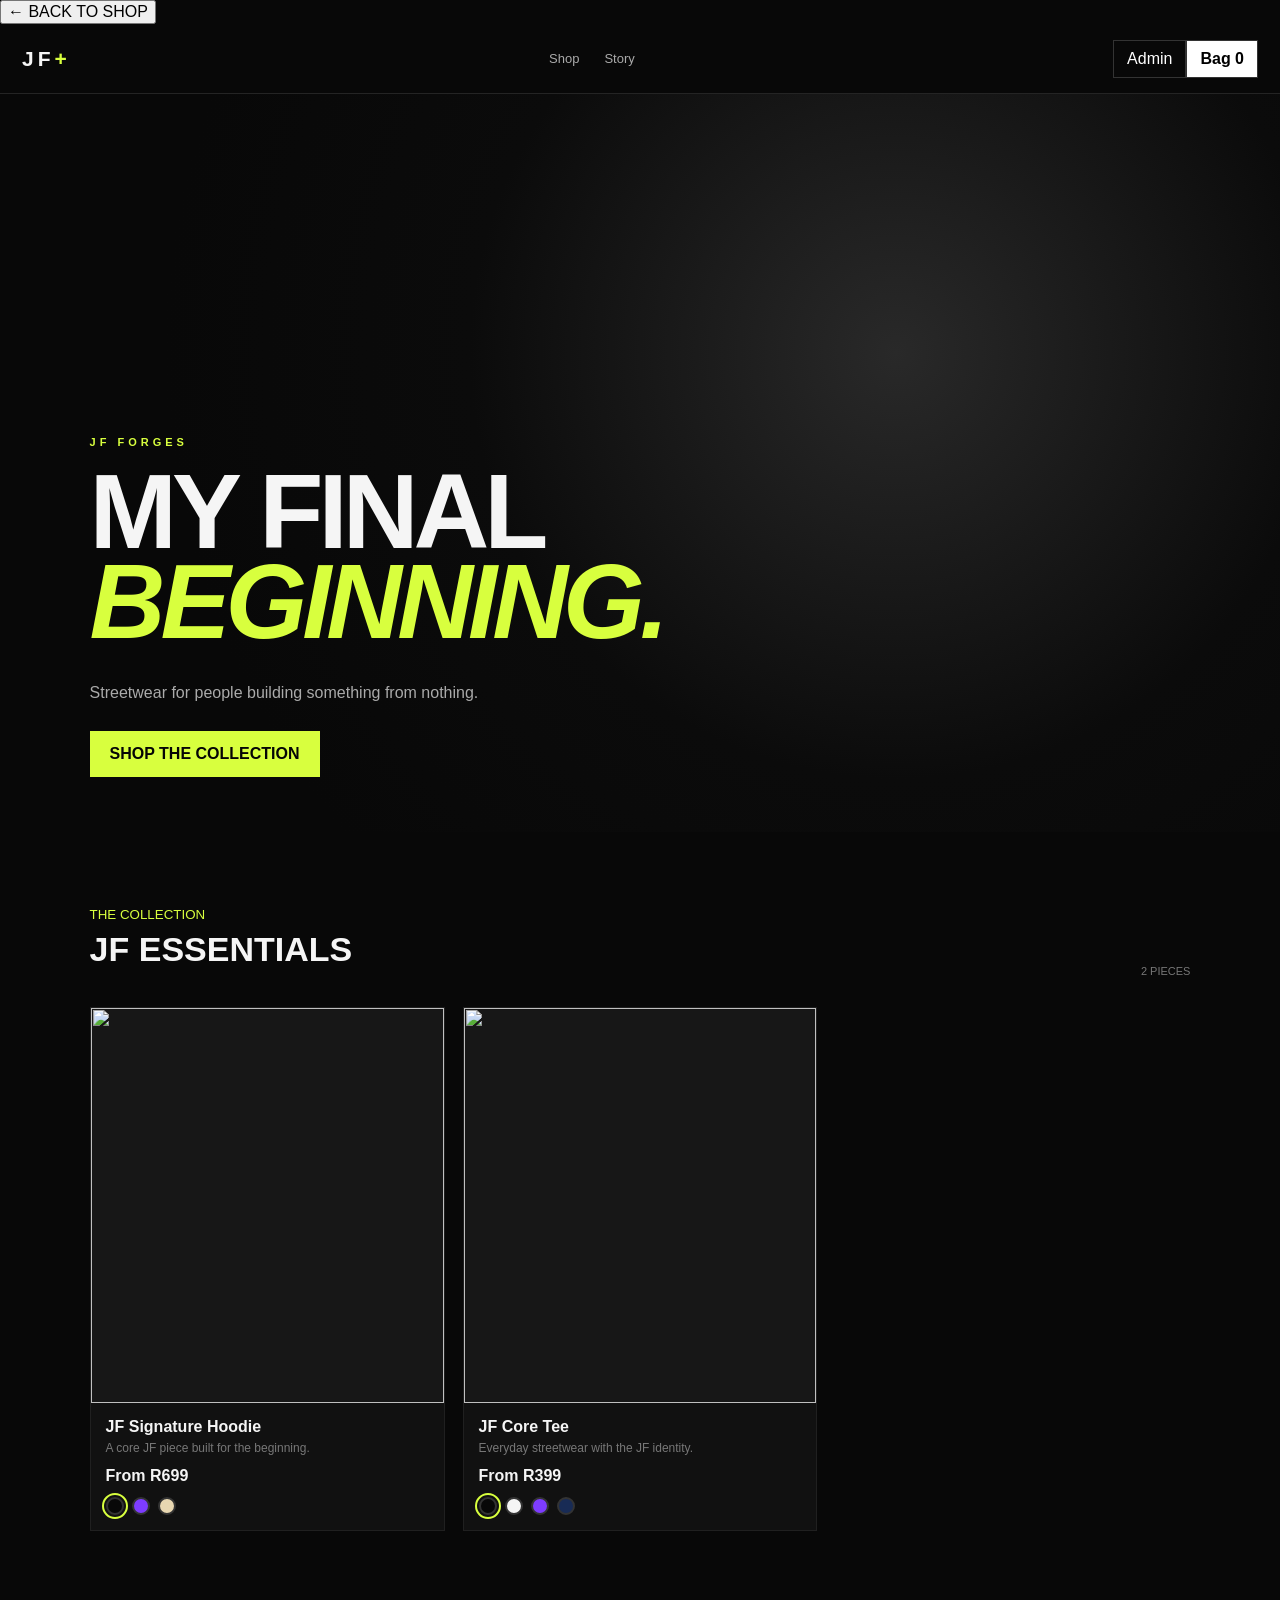
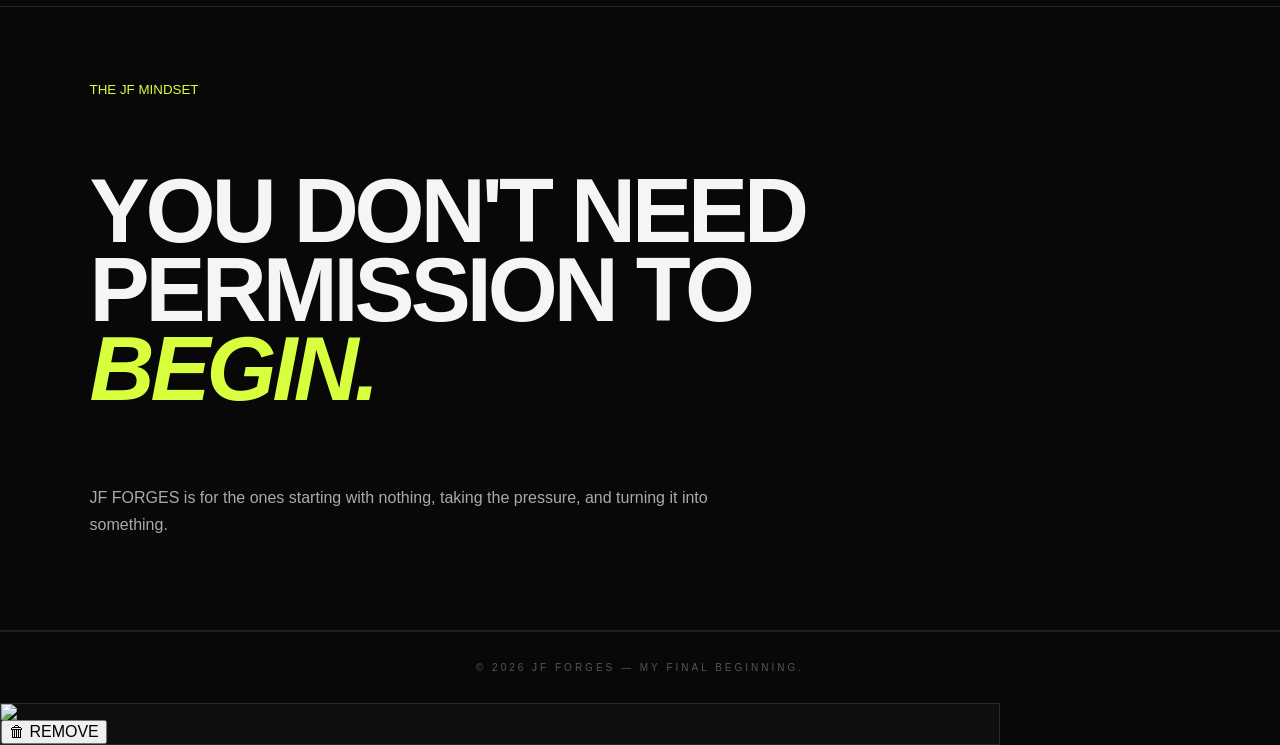
==== commit 78a4b2ab: "Add admin photo section to modal Added admin photo section with image and remove button." ====
--- a/index.html
+++ b/index.html
@@ -8,3 +8,13 @@
 <aside id="cartDrawer" class="drawer"><button class="x" id="bagClose">×</button><small>YOUR BAG</small><h2>JF CART</h2><div id="cartItems"></div><div class="total"><span>Subtotal</span><b id="cartTotal">R0</b></div><h3>Delivery information</h3><input id="cName" placeholder="Full name"><input id="cPhone" placeholder="WhatsApp / phone number"><input id="cAddress" placeholder="Street address"><input id="cCity" placeholder="City"><button class="cta full" id="placeOrder">PLACE ORDER → WHATSAPP</button><p class="note">Your order is sent to JF FORGES for confirmation.</p></aside>
 <aside id="adminDrawer" class="drawer"><button class="x" id="adminClose">×</button><small>OWNER AREA</small><h2>JF ADMIN</h2><div id="adminLogin"><input id="adminPass" type="password" placeholder="Admin password"><button class="cta full" id="loginAdmin">ENTER ADMIN</button></div><div id="adminPanel" hidden><div class="tabs"><button class="active" data-tab="productsTab">Products</button><button data-tab="ordersTab">Orders</button></div><section id="productsTab"><div class="card"><h3>Add / edit product</h3><input id="pName" placeholder="Product name"><textarea id="pDesc" placeholder="Description"></textarea><input id="pCategory" placeholder="Category"><input id="pColors" placeholder="Colors: Black, Purple, Cream"><input id="pSizes" placeholder="Sizes: S, M, L, XL, 2XL"><p class="note">Enter one price for every size.</p><div id="priceEditor"></div><div class="row"><button class="cta" id="saveProduct">SAVE PRODUCT</button><button id="resetProduct">NEW</button></div></div><div class="card"><h3>Your products</h3><div id="adminProducts"></div></div></section><section id="ordersTab" hidden><div class="card"><h3>Orders received</h3><div id="ordersList"></div><button id="clearOrders" class="full">CLEAR ORDERS</button></div></section></div></aside><div id="scrim"></div><footer>© 2026 JF FORGES — MY FINAL BEGINNING.</footer><script src="script.js"></script></body></html>
 <div class="modalbox">
+<div class="admin-photo">
+    <img src="PHOTO_URL">
+
+    <div class="admin-photo-actions">
+        <button onclick="removeProductPhoto(PRODUCT_ID, PHOTO_INDEX)">
+            🗑 REMOVE
+        </button>
+    </div>
+  </div>
+  
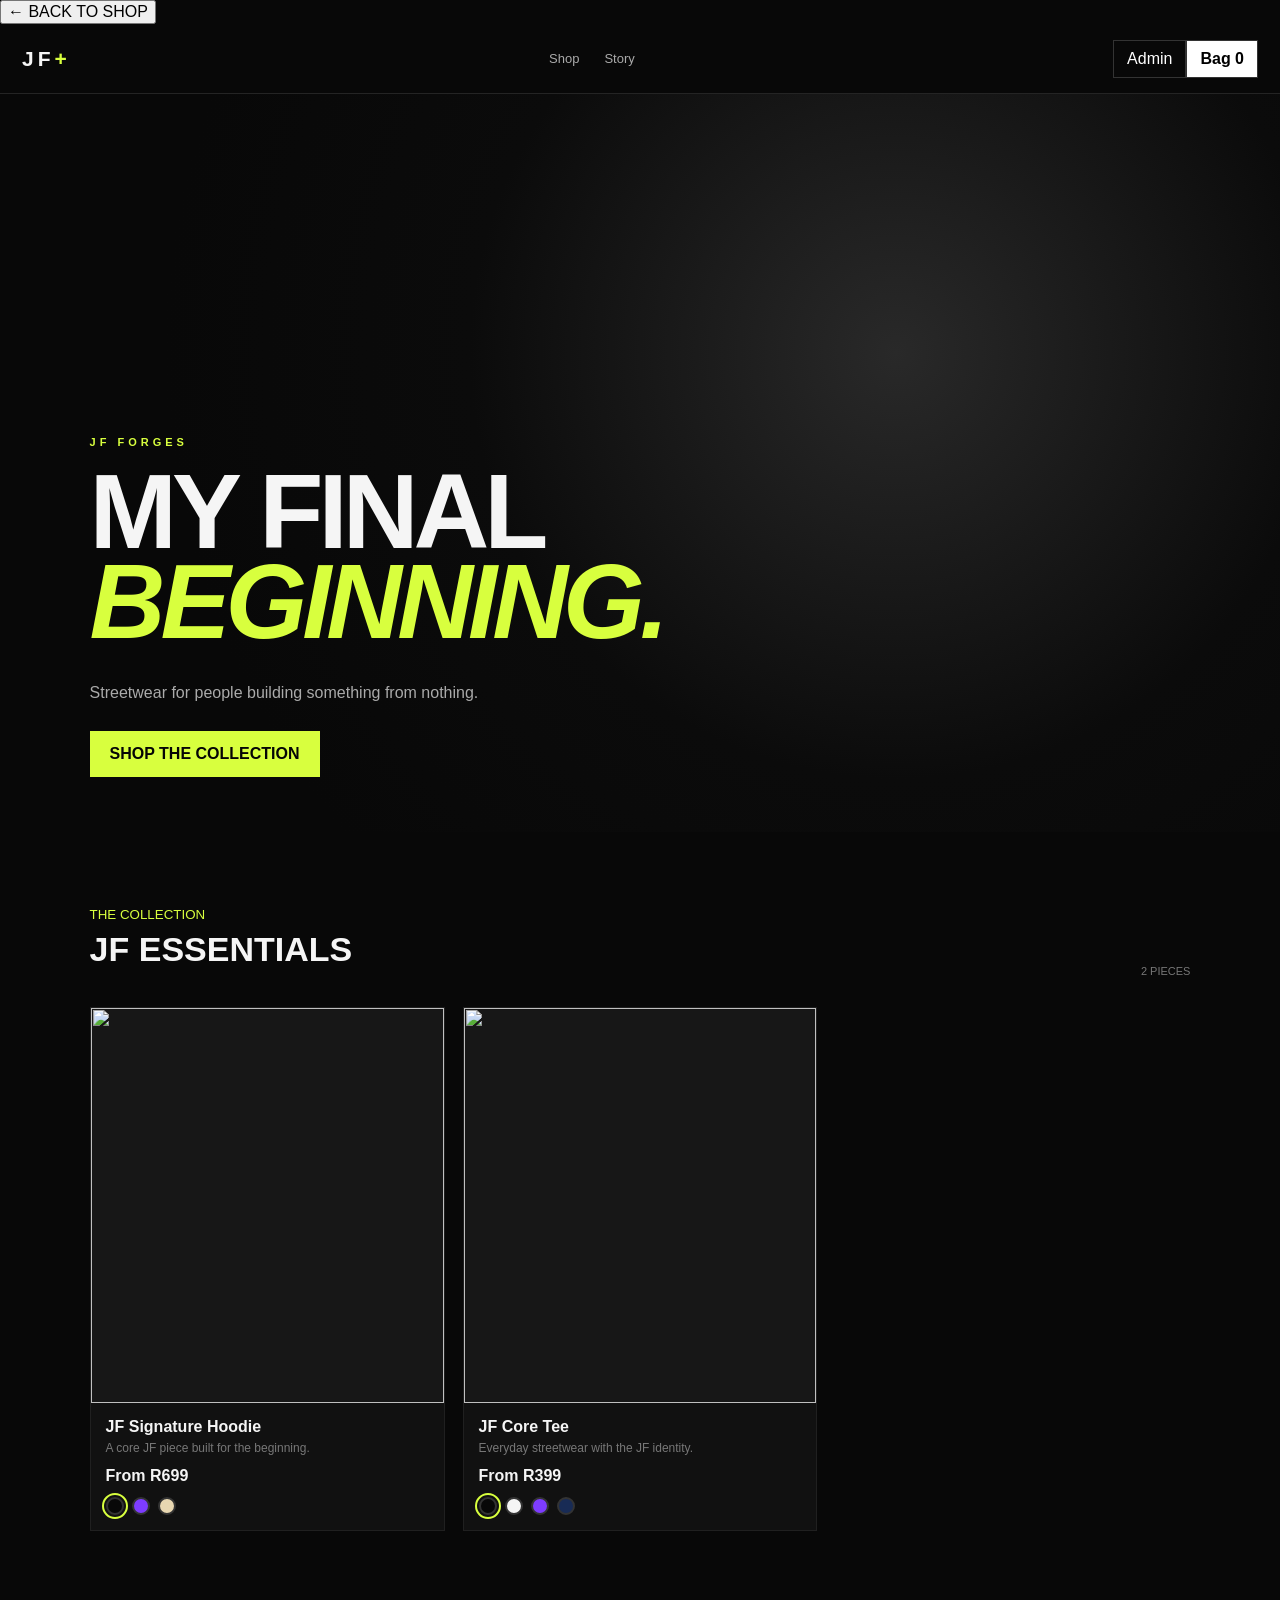
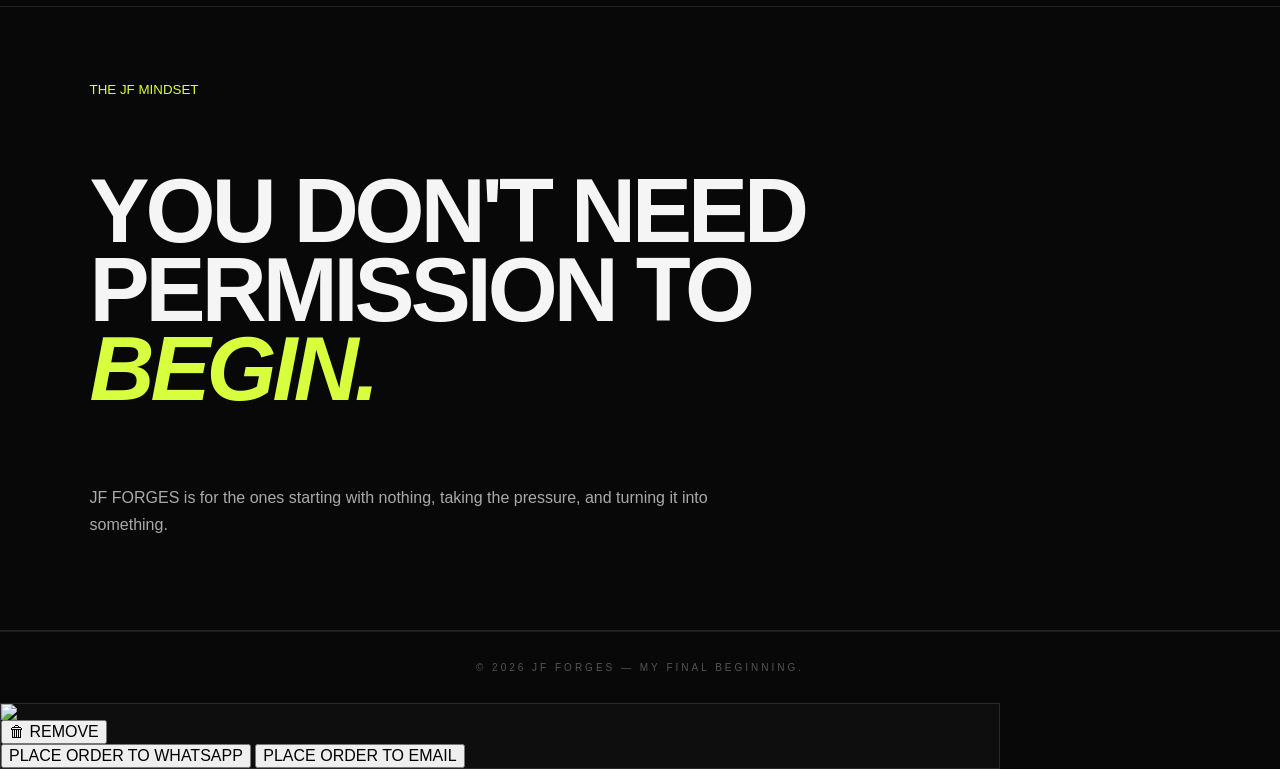
==== commit a2004a1b: "Add order options buttons for WhatsApp and Email" ====
--- a/index.html
+++ b/index.html
@@ -17,4 +17,12 @@
         </button>
     </div>
   </div>
-  
+  <div class="order-options">
+  <button type="button" onclick="placeOrderWhatsApp()">
+    PLACE ORDER TO WHATSAPP
+  </button>
+
+  <button type="button" onclick="placeOrderEmail()">
+    PLACE ORDER TO EMAIL
+  </button>
+    </div>
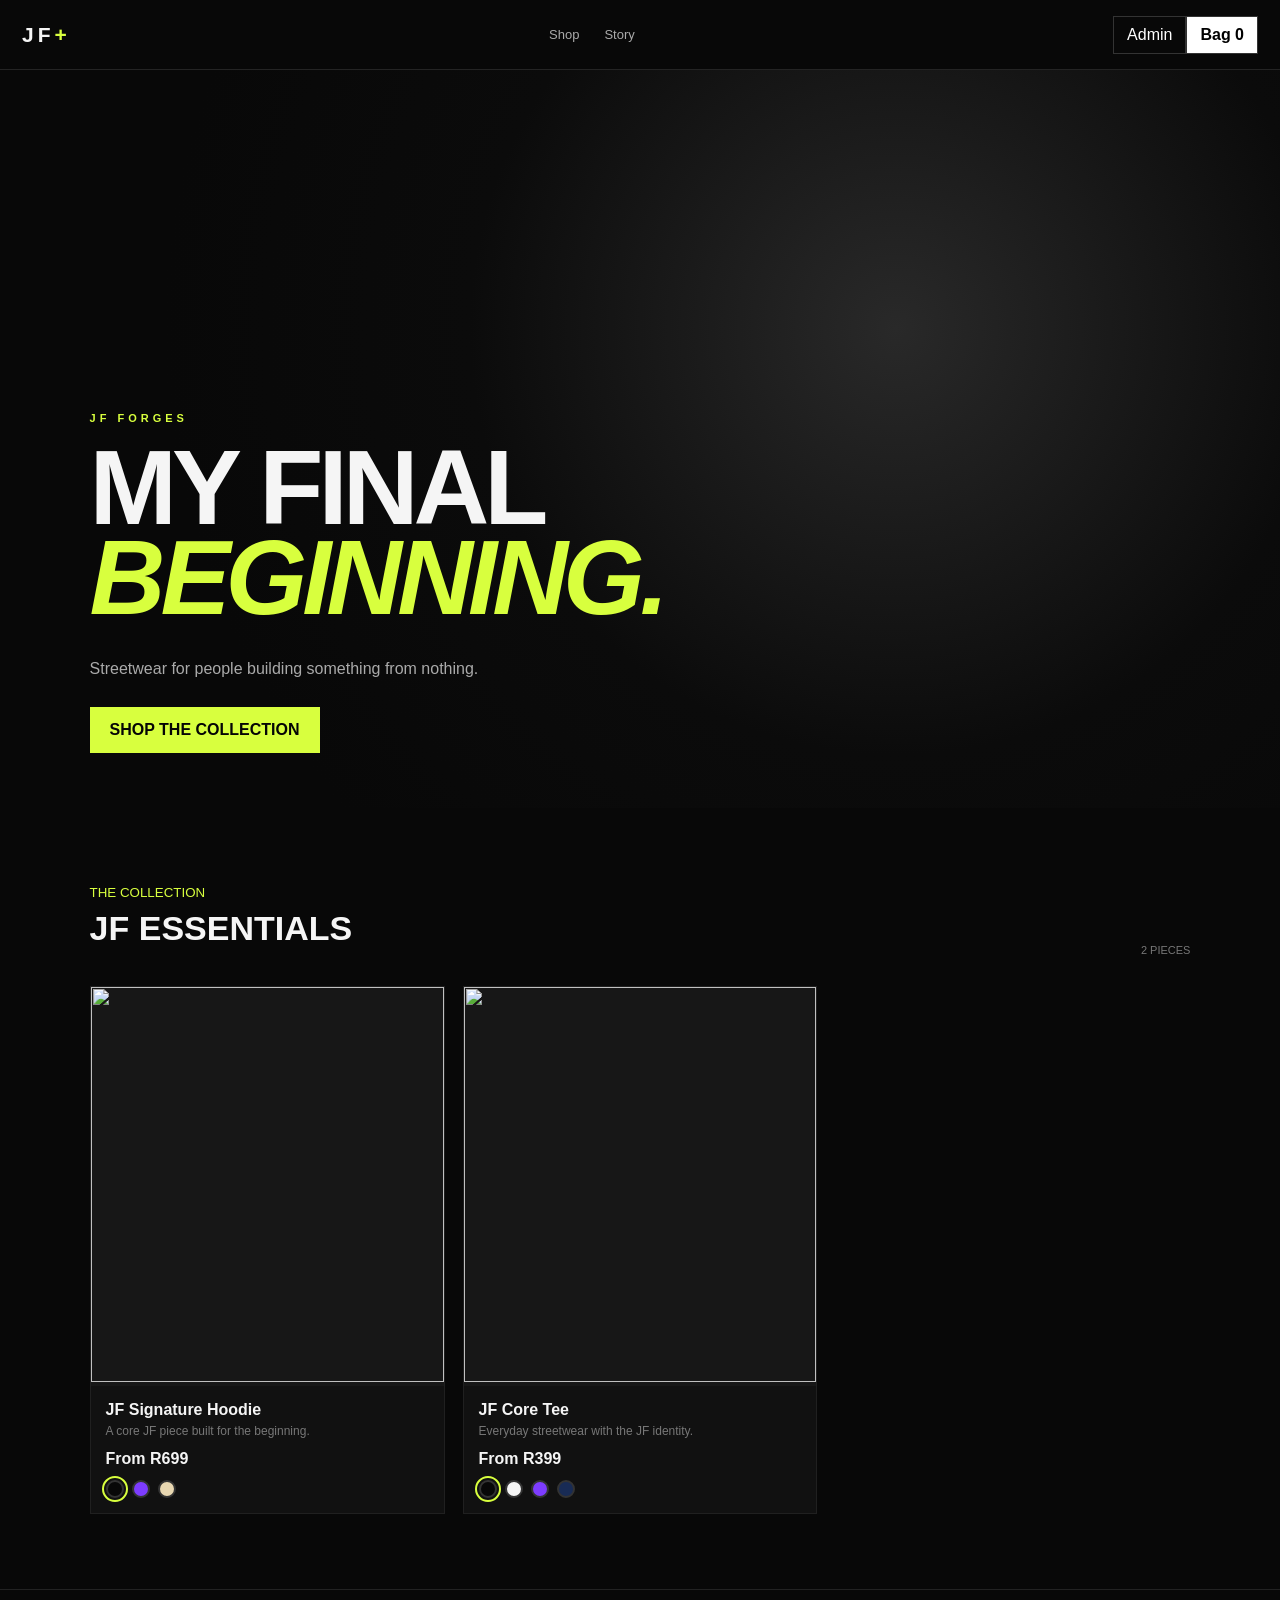
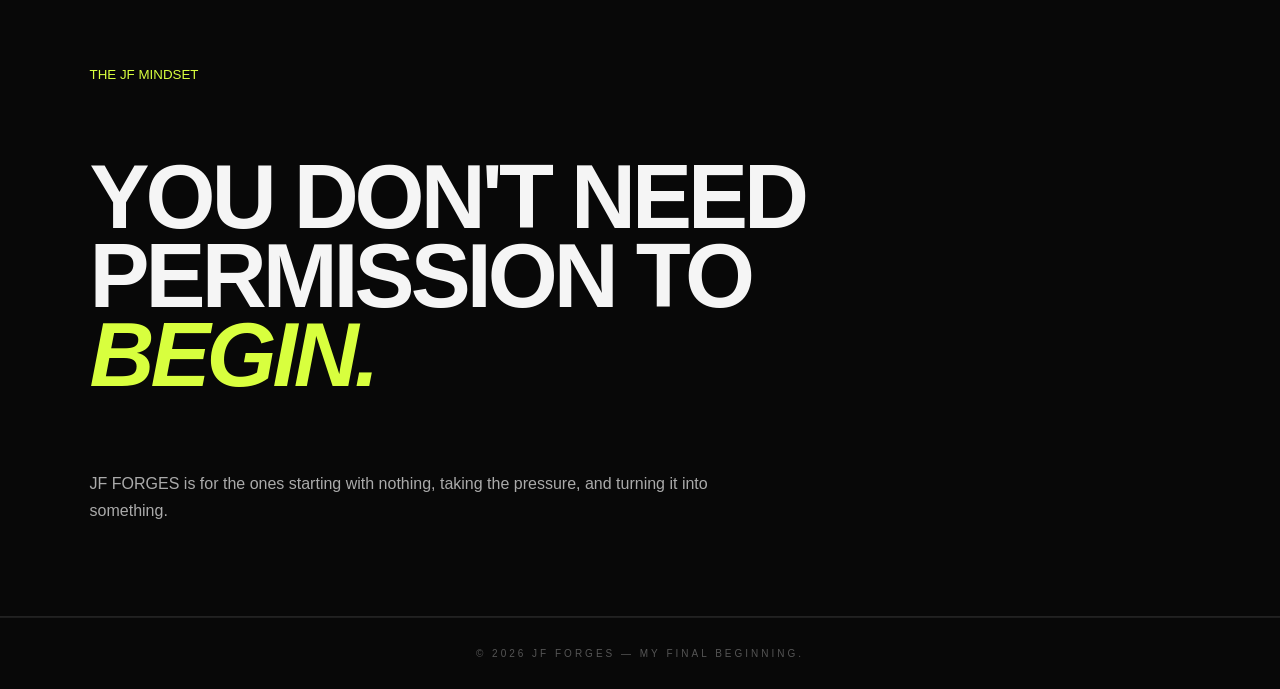
==== commit 5707b3e0: "Add files via upload" ====
--- a/index.html
+++ b/index.html
@@ -1,4 +1,3 @@
-<button class="product-back" onclick="closeProduct()">← BACK TO SHOP</button>
 <!doctype html><html><head><meta charset="utf-8"><meta name="viewport" content="width=device-width,initial-scale=1"><title>JF FORGES — My Final Beginning</title><link rel="stylesheet" href="style.css"></head><body>
 <header><a class="logo" href="#">JF<span>+</span></a><nav><a href="#shop">Shop</a><a href="#story">Story</a></nav><div><button id="adminOpen">Admin</button><button id="bagOpen" class="bag">Bag <b id="cartCount">0</b></button></div></header>
 <main><section class="hero"><p>JF FORGES</p><h1>MY FINAL<br><em>BEGINNING.</em></h1><span>Streetwear for people building something from nothing.</span><a class="cta" href="#shop">SHOP THE COLLECTION</a></section>
@@ -6,23 +5,4 @@
 <section id="story" class="section story"><small>THE JF MINDSET</small><h2>YOU DON'T NEED<br>PERMISSION TO<br><em>BEGIN.</em></h2><p>JF FORGES is for the ones starting with nothing, taking the pressure, and turning it into something.</p></section></main>
 <div id="productModal" class="modal"><div class="modalbox"><button class="x" onclick="closeProduct()">×</button><div id="productDetail"></div></div></div>
 <aside id="cartDrawer" class="drawer"><button class="x" id="bagClose">×</button><small>YOUR BAG</small><h2>JF CART</h2><div id="cartItems"></div><div class="total"><span>Subtotal</span><b id="cartTotal">R0</b></div><h3>Delivery information</h3><input id="cName" placeholder="Full name"><input id="cPhone" placeholder="WhatsApp / phone number"><input id="cAddress" placeholder="Street address"><input id="cCity" placeholder="City"><button class="cta full" id="placeOrder">PLACE ORDER → WHATSAPP</button><p class="note">Your order is sent to JF FORGES for confirmation.</p></aside>
-<aside id="adminDrawer" class="drawer"><button class="x" id="adminClose">×</button><small>OWNER AREA</small><h2>JF ADMIN</h2><div id="adminLogin"><input id="adminPass" type="password" placeholder="Admin password"><button class="cta full" id="loginAdmin">ENTER ADMIN</button></div><div id="adminPanel" hidden><div class="tabs"><button class="active" data-tab="productsTab">Products</button><button data-tab="ordersTab">Orders</button></div><section id="productsTab"><div class="card"><h3>Add / edit product</h3><input id="pName" placeholder="Product name"><textarea id="pDesc" placeholder="Description"></textarea><input id="pCategory" placeholder="Category"><input id="pColors" placeholder="Colors: Black, Purple, Cream"><input id="pSizes" placeholder="Sizes: S, M, L, XL, 2XL"><p class="note">Enter one price for every size.</p><div id="priceEditor"></div><div class="row"><button class="cta" id="saveProduct">SAVE PRODUCT</button><button id="resetProduct">NEW</button></div></div><div class="card"><h3>Your products</h3><div id="adminProducts"></div></div></section><section id="ordersTab" hidden><div class="card"><h3>Orders received</h3><div id="ordersList"></div><button id="clearOrders" class="full">CLEAR ORDERS</button></div></section></div></aside><div id="scrim"></div><footer>© 2026 JF FORGES — MY FINAL BEGINNING.</footer><script src="script.js"></script></body></html>
-<div class="modalbox">
-<div class="admin-photo">
-    <img src="PHOTO_URL">
-
-    <div class="admin-photo-actions">
-        <button onclick="removeProductPhoto(PRODUCT_ID, PHOTO_INDEX)">
-            🗑 REMOVE
-        </button>
-    </div>
-  </div>
-  <div class="order-options">
-  <button type="button" onclick="placeOrderWhatsApp()">
-    PLACE ORDER TO WHATSAPP
-  </button>
-
-  <button type="button" onclick="placeOrderEmail()">
-    PLACE ORDER TO EMAIL
-  </button>
-    </div>
+<aside id="adminDrawer" class="drawer"><button class="x" id="adminClose">×</button><small>OWNER AREA</small><h2>JF ADMIN</h2><div id="adminLogin"><input id="adminPass" type="password" placeholder="Admin password"><button class="cta full" id="loginAdmin">ENTER ADMIN</button></div><div id="adminPanel" hidden><div class="tabs"><button class="active" data-tab="productsTab">Products</button><button data-tab="ordersTab">Orders</button></div><section id="productsTab"><div class="card"><h3>Add / edit product</h3><input id="pName" placeholder="Product name"><textarea id="pDesc" placeholder="Description"></textarea><input id="pCategory" placeholder="Category"><input id="pColors" placeholder="Colors: Black, Purple, Cream"><input id="pSizes" placeholder="Sizes: S, M, L, XL, 2XL"><p class="note">Enter one price for every size.</p><div id="priceEditor"></div><div class="row"><button class="cta" id="saveProduct">SAVE PRODUCT</button><button id="resetProduct">NEW</button></div></div><div class="card"><h3>Your products</h3><div id="adminProducts"></div></div></section><section id="ordersTab" hidden><div class="card"><h3>Orders received</h3><div id="ordersList"></div><button id="clearOrders" class="full">CLEAR ORDERS</button></div></section></div></aside><div id="scrim"></div><footer>© 2026 JF FORGES — MY FINAL BEGINNING.</footer><script src="script.js"></script></body></html>
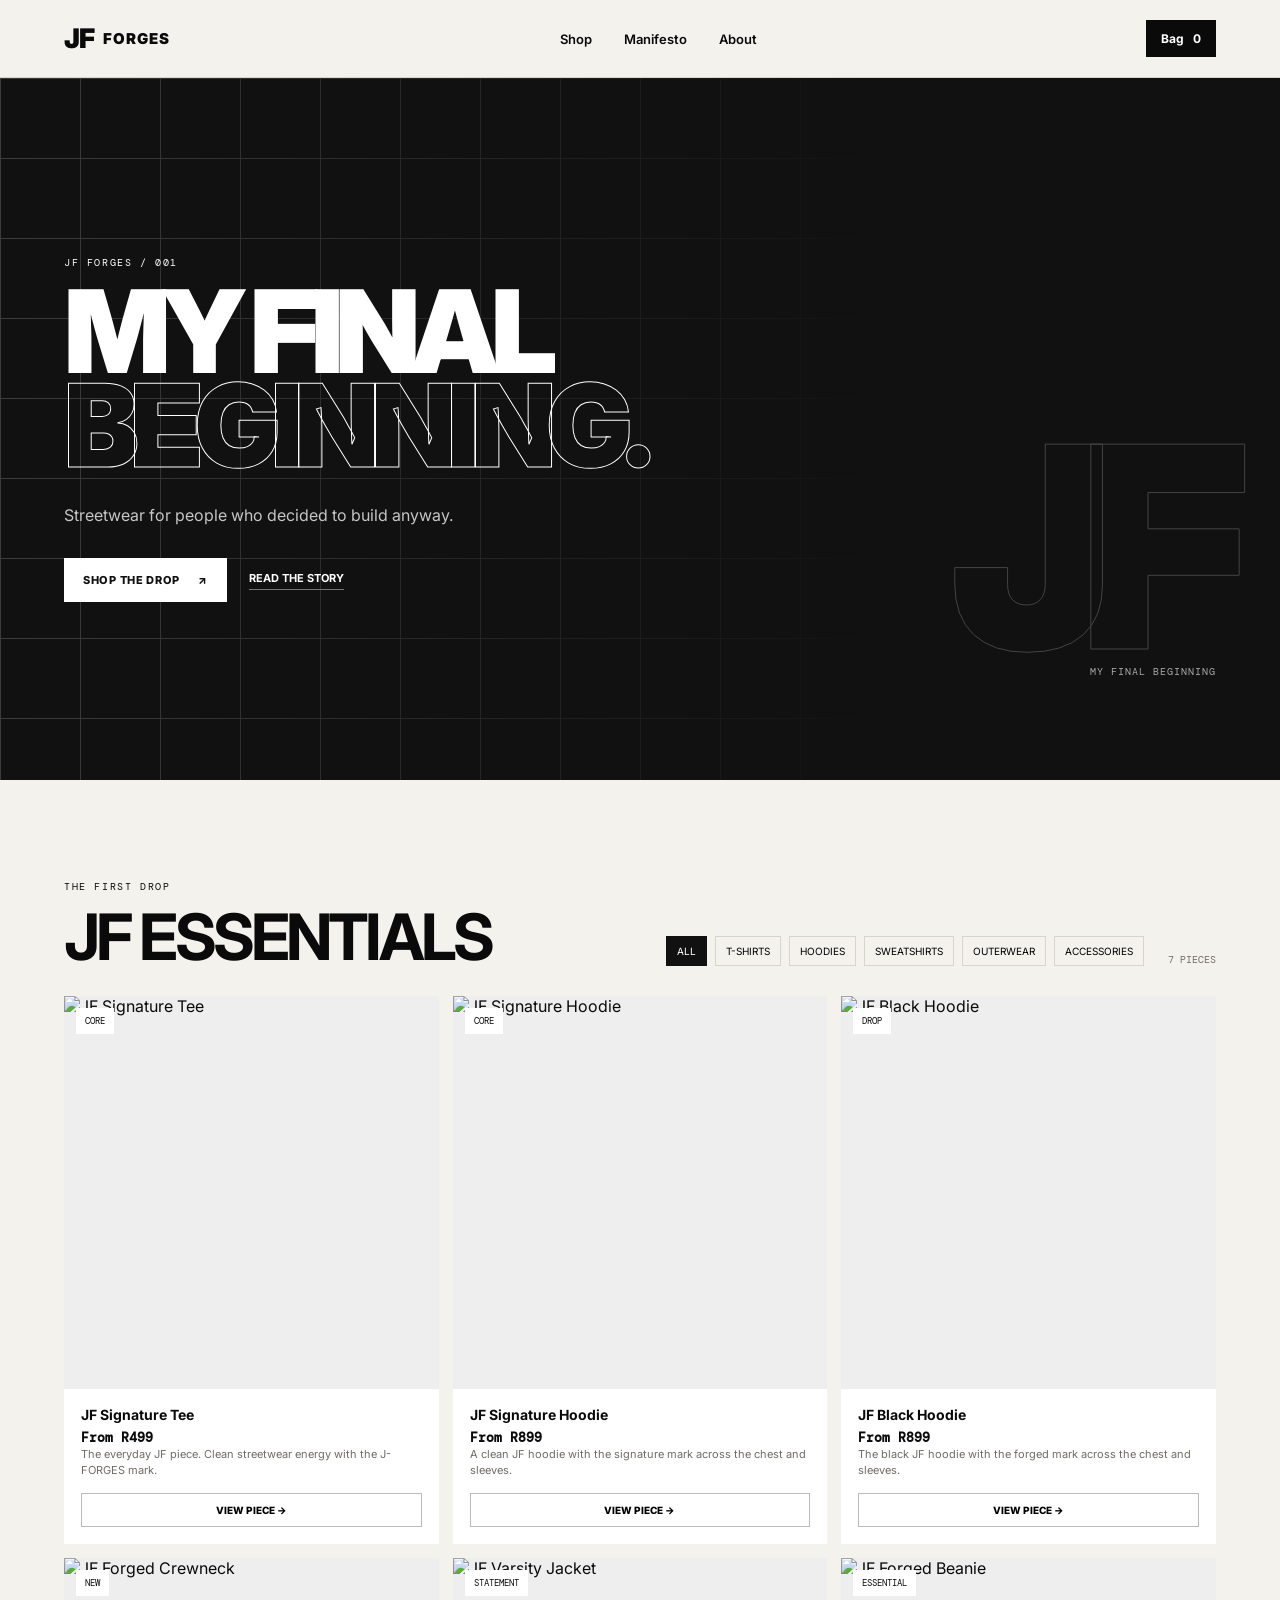
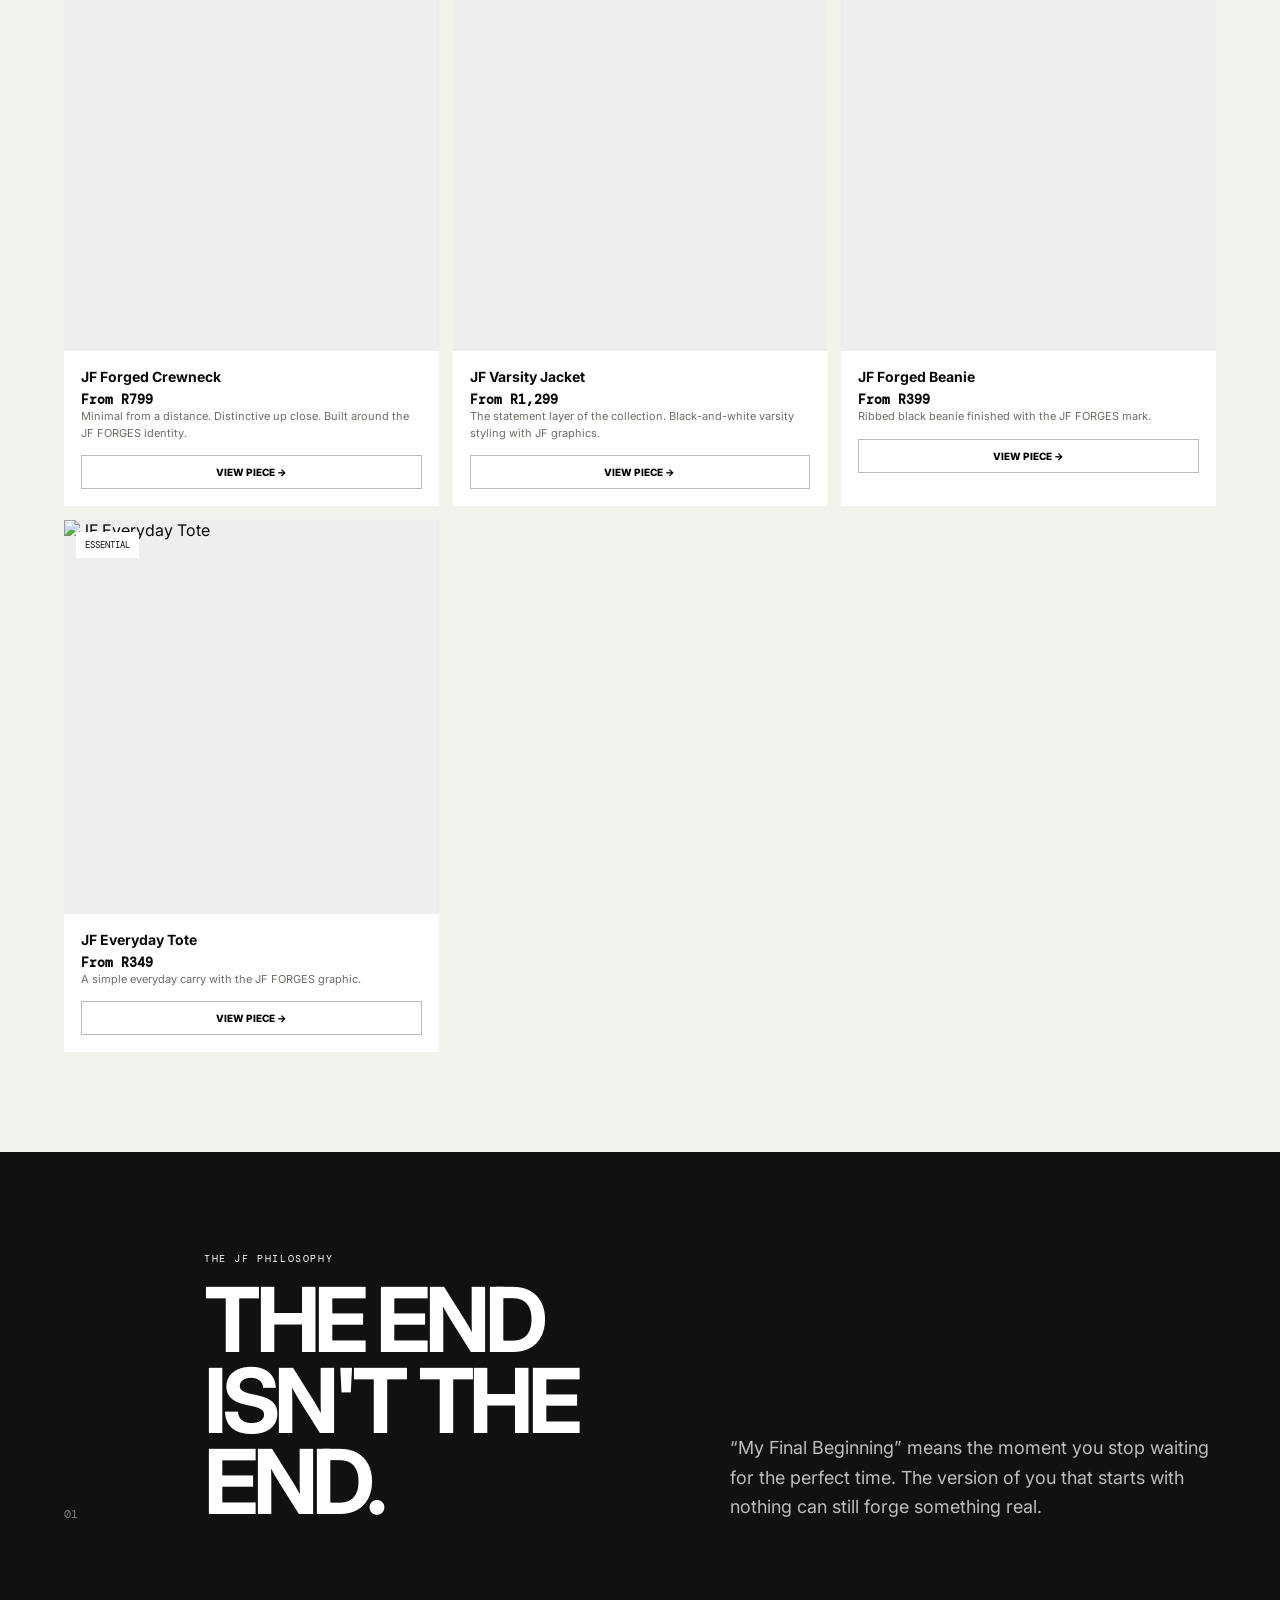
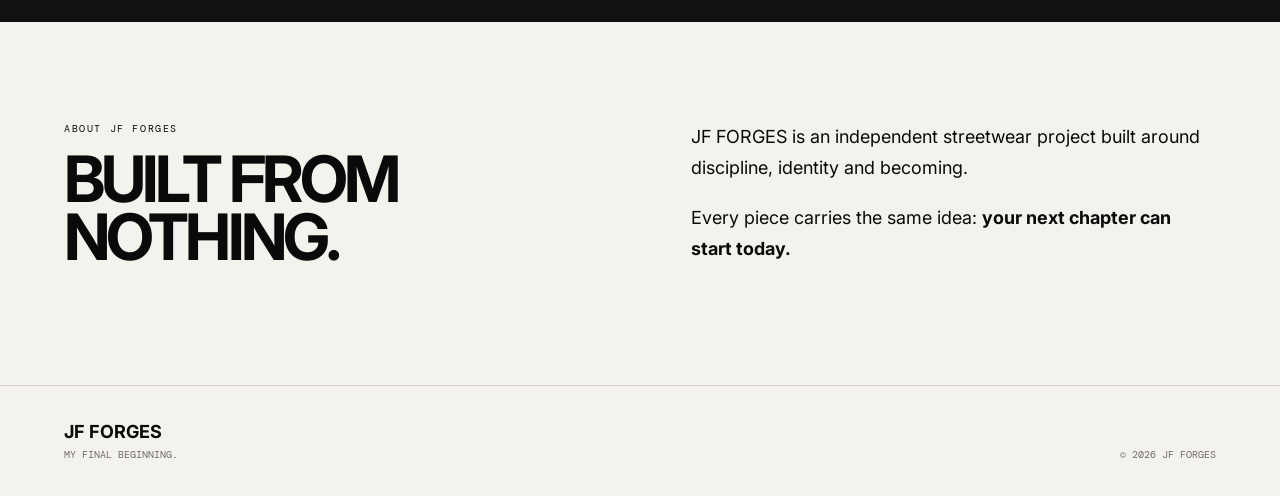
==== commit 00253133: "Add files via upload" ====
--- a/index.html
+++ b/index.html
@@ -1,8 +1,145 @@
-<!doctype html><html><head><meta charset="utf-8"><meta name="viewport" content="width=device-width,initial-scale=1"><title>JF FORGES — My Final Beginning</title><link rel="stylesheet" href="style.css"></head><body>
-<header><a class="logo" href="#">JF<span>+</span></a><nav><a href="#shop">Shop</a><a href="#story">Story</a></nav><div><button id="adminOpen">Admin</button><button id="bagOpen" class="bag">Bag <b id="cartCount">0</b></button></div></header>
-<main><section class="hero"><p>JF FORGES</p><h1>MY FINAL<br><em>BEGINNING.</em></h1><span>Streetwear for people building something from nothing.</span><a class="cta" href="#shop">SHOP THE COLLECTION</a></section>
-<section id="shop" class="section"><div class="head"><div><small>THE COLLECTION</small><h2>JF ESSENTIALS</h2></div><span id="productCount"></span></div><div id="products" class="products"></div></section>
-<section id="story" class="section story"><small>THE JF MINDSET</small><h2>YOU DON'T NEED<br>PERMISSION TO<br><em>BEGIN.</em></h2><p>JF FORGES is for the ones starting with nothing, taking the pressure, and turning it into something.</p></section></main>
-<div id="productModal" class="modal"><div class="modalbox"><button class="x" onclick="closeProduct()">×</button><div id="productDetail"></div></div></div>
-<aside id="cartDrawer" class="drawer"><button class="x" id="bagClose">×</button><small>YOUR BAG</small><h2>JF CART</h2><div id="cartItems"></div><div class="total"><span>Subtotal</span><b id="cartTotal">R0</b></div><h3>Delivery information</h3><input id="cName" placeholder="Full name"><input id="cPhone" placeholder="WhatsApp / phone number"><input id="cAddress" placeholder="Street address"><input id="cCity" placeholder="City"><button class="cta full" id="placeOrder">PLACE ORDER → WHATSAPP</button><p class="note">Your order is sent to JF FORGES for confirmation.</p></aside>
-<aside id="adminDrawer" class="drawer"><button class="x" id="adminClose">×</button><small>OWNER AREA</small><h2>JF ADMIN</h2><div id="adminLogin"><input id="adminPass" type="password" placeholder="Admin password"><button class="cta full" id="loginAdmin">ENTER ADMIN</button></div><div id="adminPanel" hidden><div class="tabs"><button class="active" data-tab="productsTab">Products</button><button data-tab="ordersTab">Orders</button></div><section id="productsTab"><div class="card"><h3>Add / edit product</h3><input id="pName" placeholder="Product name"><textarea id="pDesc" placeholder="Description"></textarea><input id="pCategory" placeholder="Category"><input id="pColors" placeholder="Colors: Black, Purple, Cream"><input id="pSizes" placeholder="Sizes: S, M, L, XL, 2XL"><p class="note">Enter one price for every size.</p><div id="priceEditor"></div><div class="row"><button class="cta" id="saveProduct">SAVE PRODUCT</button><button id="resetProduct">NEW</button></div></div><div class="card"><h3>Your products</h3><div id="adminProducts"></div></div></section><section id="ordersTab" hidden><div class="card"><h3>Orders received</h3><div id="ordersList"></div><button id="clearOrders" class="full">CLEAR ORDERS</button></div></section></div></aside><div id="scrim"></div><footer>© 2026 JF FORGES — MY FINAL BEGINNING.</footer><script src="script.js"></script></body></html>+<!doctype html>
+<html lang="en">
+<head>
+<meta charset="utf-8">
+<meta name="viewport" content="width=device-width,initial-scale=1">
+<meta name="description" content="JF FORGES — My Final Beginning. Independent streetwear built from nothing.">
+<title>JF FORGES — MY FINAL BEGINNING</title>
+<link rel="stylesheet" href="style.css">
+</head>
+<body>
+<div id="toast" class="toast"></div>
+
+<header class="nav">
+  <a class="logo" href="#"><span class="logo-jf">JF</span><span class="logo-word">FORGES</span></a>
+  <nav>
+    <a href="#shop">Shop</a>
+    <a href="#manifesto">Manifesto</a>
+    <a href="#about">About</a>
+  </nav>
+  <div class="actions">
+      <button class="bag" onclick="openCart()">Bag <b id="bagCount">0</b></button>
+  </div>
+</header>
+
+<main>
+<section class="hero">
+  <div class="hero-grid"></div>
+  <div class="hero-copy">
+    <p class="eyebrow">JF FORGES / 001</p>
+    <h1>MY FINAL<br><em>BEGINNING.</em></h1>
+    <p class="hero-sub">Streetwear for people who decided to build anyway.</p>
+    <div class="hero-buttons">
+      <a class="primary" href="#shop">SHOP THE DROP <span>↗</span></a>
+      <a class="text-link" href="#manifesto">READ THE STORY</a>
+    </div>
+  </div>
+  <div class="hero-mark">JF<br><span>MY FINAL BEGINNING</span></div>
+</section>
+
+<section id="shop" class="shop">
+  <div class="section-head">
+    <div>
+      <p class="eyebrow">THE FIRST DROP</p>
+      <h2 id="storeTitle">JF ESSENTIALS</h2>
+    </div>
+    <div class="shop-tools">
+      <div id="filters" class="filters"></div>
+      <span id="productCount"></span>
+    </div>
+  </div>
+  <div id="products" class="products"></div>
+</section>
+
+<section id="manifesto" class="manifesto">
+  <div class="manifesto-number">01</div>
+  <div>
+    <p class="eyebrow">THE JF PHILOSOPHY</p>
+    <h2>THE END<br>ISN'T THE END.</h2>
+  </div>
+  <p class="manifesto-copy">“My Final Beginning” means the moment you stop waiting for the perfect time. The version of you that starts with nothing can still forge something real.</p>
+</section>
+
+<section id="about" class="about">
+  <div>
+    <p class="eyebrow">ABOUT JF FORGES</p>
+    <h2>BUILT FROM<br>NOTHING.</h2>
+  </div>
+  <div class="about-copy">
+    <p>JF FORGES is an independent streetwear project built around discipline, identity and becoming.</p>
+    <p>Every piece carries the same idea: <strong>your next chapter can start today.</strong></p>
+  </div>
+</section>
+</main>
+
+<footer>
+  <div><b>JF FORGES</b><span>MY FINAL BEGINNING.</span></div>
+  <small>© 2026 JF FORGES</small>
+</footer>
+
+<div id="overlay" class="overlay" onclick="closeAll()"></div>
+
+<aside id="cart" class="drawer">
+  <div class="drawer-head"><div><p class="eyebrow">YOUR BAG</p><h2>Cart</h2></div><button class="close" onclick="closeCart()">×</button></div>
+  <div id="cartItems"></div>
+  <div class="drawer-bottom">
+    <div class="total"><span>Subtotal</span><b id="cartTotal">R0</b></div>
+    <p class="hint">Shipping is confirmed with you before payment.</p>
+    <button class="primary full" onclick="openCheckout()">CHECKOUT <span>→</span></button>
+  </div>
+</aside>
+
+<aside id="checkout" class="drawer">
+  <div class="drawer-head"><div><p class="eyebrow">CHECKOUT</p><h2>Your details</h2></div><button class="close" onclick="closeCheckout()">×</button></div>
+  <form onsubmit="placeOrder(event)">
+    <label>Full name<input id="name" required></label>
+    <label>Email<input id="email" type="email" required></label>
+    <label>WhatsApp number<input id="phone" required placeholder="+27..."></label>
+    <label>Street address<textarea id="address" required></textarea></label>
+    <div class="two"><label>City<input id="city" required></label><label>Province<input id="province" required></label></div>
+    <label>Country<input id="country" value="South Africa" required></label>
+    <label>Order note<textarea id="note" placeholder="Optional"></textarea></label>
+    <div class="total"><span>Order total</span><b id="checkoutTotal">R0</b></div>
+    <button class="primary full">SEND ORDER VIA WHATSAPP <span>→</span></button>
+    <p class="hint">Your order is saved in this browser and opened as a WhatsApp message using the JF number set in Admin.</p>
+  </form>
+</aside>
+
+<div id="productModal" class="modal">
+  <div class="product-modal">
+    <button class="close modal-close" onclick="closeProduct()">×</button><button class="back-home" onclick="closeProduct();location.hash='shop'">← BACK TO STORE HOME</button>
+    <div class="mGallery"><img id="mImg"><div id="mThumbs"></div></div>
+    <div class="mInfo">
+      <p class="eyebrow">JF FORGES</p>
+      <h2 id="mName"></h2>
+      <b class="mPrice" id="mPrice"></b>
+      <p id="mDesc"></p>
+      <h4>COLOR</h4><div id="mColors" class="choices"></div>
+      <h4>SIZE</h4><div id="mSizes" class="choices"></div>
+      <button class="primary full" onclick="addSelected()">ADD TO BAG <span>→</span></button>
+    </div>
+  </div>
+</div>
+
+<aside id="admin" class="admin">
+  <div class="drawer-head"><div><p class="eyebrow">PRIVATE AREA</p><h2>JF Admin</h2></div><button class="close" onclick="closeAdmin()">×</button></div>
+  <div id="login">
+    <p class="hint">Demo admin password: <b>JF2026</b></p>
+    <input id="password" type="password" placeholder="Password">
+    <button class="primary full" onclick="login()">ENTER ADMIN <span>→</span></button>
+  </div>
+  <div id="adminApp" class="hidden">
+    <div class="tabs"><button onclick="tab('productsTab')">Products</button><button onclick="tab('ordersTab')">Orders</button><button onclick="tab('storeTab')">Store</button></div>
+    <section id="productsTab"><button class="primary full" onclick="addProduct()">+ ADD PRODUCT</button><div id="adminProducts"></div></section>
+    <section id="ordersTab" class="hidden"><div class="row"><h3>Orders</h3><button class="danger" onclick="clearOrders()">Clear</button></div><div id="adminOrders"></div></section>
+    <section id="storeTab" class="hidden">
+      <label>Collection title<input id="titleSetting"></label>
+      <label>JF WhatsApp number<input id="waSetting" placeholder="27712345678"></label>
+      <button class="primary full" onclick="saveStore()">SAVE STORE</button>
+      <p class="hint">V3 FINAL: Add product photos directly from your phone/laptop below. Photos are stored in this browser for this prototype. For the live store, we will move them to secure cloud storage.</p>
+    </section>
+  </div>
+</aside>
+
+<script src="supabase-config.js"></script><script src="https://cdn.jsdelivr.net/npm/@supabase/supabase-js@2"></script><script src="script.js"></script>
+</body></html>
--- a/style.css
+++ b/style.css
@@ -1 +1,21 @@
-*{box-sizing:border-box}html{scroll-behavior:smooth}body{margin:0;background:#080808;color:#f5f5f5;font-family:Arial,sans-serif;overflow-x:hidden}button,input,textarea{font:inherit}button{cursor:pointer}a{color:inherit;text-decoration:none}.site-header{}.logo{font-weight:900;letter-spacing:4px;font-size:21px}.logo span,em,small{color:#d8ff3e}header{height:70px;padding:0 22px;display:flex;align-items:center;justify-content:space-between;background:#080808;border-bottom:1px solid #242424;position:sticky;top:0;z-index:20}nav{display:flex;gap:25px;color:#aaa;font-size:13px}header button{padding:9px 13px;border:1px solid #333;background:transparent;color:#fff}.bag{background:#fff!important;color:#000!important;font-weight:800}.hero{min-height:82vh;padding:55px 7%;display:flex;flex-direction:column;justify-content:end;background:radial-gradient(circle at 70% 35%,#292929,#0b0b0b 42%,#080808 72%)}.hero p{letter-spacing:4px;color:#d8ff3e;font-size:11px;font-weight:800}.hero h1{font-size:clamp(48px,9vw,105px);line-height:.86;letter-spacing:-5px;margin:8px 0}.hero span{color:#aaa;max-width:520px;line-height:1.6;margin:25px 0}.cta{display:inline-flex;width:max-content;align-items:center;justify-content:center;background:#d8ff3e;color:#050505;border:0;padding:14px 20px;font-weight:900}.section{padding:75px 7%}.head{display:flex;justify-content:space-between;align-items:end}.head h2{font-size:34px;margin:8px 0}.head>span{color:#777;font-size:11px}.products{display:grid;grid-template-columns:repeat(3,1fr);gap:18px;margin-top:30px}.product{background:#111;border:1px solid #202020;overflow:hidden}.cover{aspect-ratio:1/1.12;background:#171717;cursor:pointer}.cover img{width:100%;height:100%;object-fit:cover}.info{padding:15px}.info h3{margin:0;font-size:16px}.muted{color:#777;font-size:12px;margin-top:5px}.price{margin-top:12px;font-weight:900}.swatches{display:flex;gap:8px;flex-wrap:wrap;margin-top:12px}.swatch{width:18px;height:18px;border-radius:50%;border:2px solid #333;padding:0}.swatch.active{outline:2px solid #d8ff3e;outline-offset:2px}.story{border-top:1px solid #222;border-bottom:1px solid #222;min-height:55vh}.story h2{font-size:clamp(42px,8vw,90px);line-height:.88;letter-spacing:-4px}.story p{max-width:620px;color:#aaa;line-height:1.7}.drawer{position:fixed;z-index:60;right:-480px;top:0;width:min(480px,94vw);height:100dvh;overflow:auto;background:#0d0d0d;border-left:1px solid #292929;padding:30px 24px;transition:.28s}.drawer.open{right:0}.x{position:absolute;right:16px;top:12px;background:transparent;border:0;color:#fff;font-size:31px}.drawer h2{margin:8px 0 24px}.drawer input,.drawer textarea,.card input,.card textarea{width:100%;background:#151515;color:#fff;border:1px solid #292929;padding:12px;margin:0 0 9px}.card textarea{min-height:75px}.full{width:100%}.total{display:flex;justify-content:space-between;border-top:1px solid #333;padding:16px 0;margin-top:10px}.cartline{display:grid;grid-template-columns:1fr auto;gap:10px;padding:14px 0;border-bottom:1px solid #222}.cartline small{display:block;color:#777;margin-top:5px}.cartactions{display:flex;align-items:center;gap:5px}.cartactions button{background:#191919;border:1px solid #333;color:#fff;min-width:28px;height:28px}.remove{color:#ff7777!important}.note{color:#777;font-size:11px;line-height:1.5}.modal{display:none;position:fixed;inset:0;background:#000c;z-index:80;align-items:center;justify-content:center;padding:15px}.modal.show{display:flex}.modalbox{position:relative;width:min(1000px,100%);max-height:94dvh;overflow:auto;background:#0e0e0e;border:1px solid #292929}.detail{display:grid;grid-template-columns:1.05fr .95fr}.gallerymain{aspect-ratio:1;background:#171717}.gallerymain img{width:100%;height:100%;object-fit:cover}.thumbs{display:flex;gap:8px;overflow-x:auto;padding:9px;background:#0b0b0b}.thumbs button{flex:0 0 70px;height:70px;padding:0;background:#111;border:1px solid #333}.thumbs img{width:100%;height:100%;object-fit:cover}.thumbs .active{border:2px solid #d8ff3e}.detailcopy{padding:32px}.detailcopy h2{font-size:35px;margin:7px 0}.bigprice{font-size:25px;font-weight:900;margin:18px 0}.options{display:flex;gap:7px;flex-wrap:wrap}.option{padding:9px 12px;background:#111;color:#fff;border:1px solid #333}.option.active{background:#fff;color:#000}.coloroption{display:flex;gap:7px;align-items:center}.dot{width:15px;height:15px;border-radius:50%;border:1px solid #777}.detailcopy .cta{width:100%;margin-top:20px}.tabs{display:flex;gap:7px;margin-bottom:15px}.tabs button,.card>button,.row button{background:#191919;color:#fff;border:1px solid #333;padding:10px}.tabs .active{background:#fff;color:#000}.card{border:1px solid #242424;padding:15px;margin-bottom:14px}.row{display:grid;grid-template-columns:1fr 1fr;gap:8px}.adminproduct{border-top:1px solid #222;padding:12px 0}.adminactions{display:flex;gap:6px;margin-top:8px}.priceRow{display:grid;grid-template-columns:1fr 120px;gap:8px}.priceRow input[readonly]{color:#999}#scrim{display:none;position:fixed;inset:0;background:#0009;z-index:55}#scrim.show{display:block}footer{text-align:center;color:#555;border-top:1px solid #1d1d1d;padding:30px;font-size:10px;letter-spacing:3px}@media(max-width:800px){nav{display:none}.products{grid-template-columns:repeat(2,1fr);gap:10px}.section{padding:55px 14px}.hero{padding:35px 14px;min-height:75vh}.detail{grid-template-columns:1fr}.detailcopy{padding:22px}.head h2{font-size:26px}.info{padding:11px}.info h3{font-size:13px}.row{grid-template-columns:1fr}}@media(max-width:420px){header{padding:0 12px}.hero h1{letter-spacing:-3px}.hero span{font-size:14px}.products{grid-template-columns:1fr 1fr}}+@import url('https://fonts.googleapis.com/css2?family=DM+Mono:wght@400;500&family=Inter:wght@400;500;600;700;800;900&display=swap');
+:root{--bg:#f4f2ed;--ink:#0a0a0a;--muted:#6f6c66;--line:#d8d4cc;--card:#fff;--soft:#e9e5dd}
+*{box-sizing:border-box}html{scroll-behavior:smooth}body{margin:0;background:var(--bg);color:var(--ink);font-family:Inter,Arial,sans-serif}button,input,textarea{font:inherit}button,a{cursor:pointer}.nav{height:78px;border-bottom:1px solid var(--line);display:flex;align-items:center;justify-content:space-between;padding:0 5vw;position:sticky;top:0;background:rgba(244,242,237,.92);backdrop-filter:blur(12px);z-index:30}.logo{display:flex;align-items:center;gap:9px;color:var(--ink);text-decoration:none;font-weight:900;letter-spacing:-1px}.logo-jf{font-size:27px}.logo-word{font-size:15px;letter-spacing:1px}.nav nav{display:flex;gap:32px}.nav nav a{color:var(--ink);text-decoration:none;font-size:13px;font-weight:600}.actions{display:flex;gap:10px}.ghost,.bag{border:1px solid var(--ink);background:transparent;padding:10px 14px;font-size:12px;font-weight:700}.bag{background:var(--ink);color:white}.bag b{margin-left:6px}.hero{min-height:78vh;padding:8vw 5vw;display:grid;grid-template-columns:1fr 1fr;align-items:center;position:relative;overflow:hidden;background:#111;color:#fff}.hero-grid{position:absolute;inset:0;opacity:.18;background-image:linear-gradient(#fff 1px,transparent 1px),linear-gradient(90deg,#fff 1px,transparent 1px);background-size:80px 80px;mask-image:linear-gradient(90deg,#000,transparent 70%)}.hero-copy{position:relative;z-index:2}.eyebrow{font-family:'DM Mono',monospace;font-size:10px;letter-spacing:1.6px;margin:0 0 15px;text-transform:uppercase}.hero h1{font-size:clamp(60px,9vw,145px);line-height:.82;letter-spacing:-.075em;margin:0 0 30px;font-weight:900}.hero h1 em{font-style:normal;-webkit-text-stroke:1px #fff;color:transparent}.hero-sub{max-width:430px;color:#c6c6c6;font-size:16px;line-height:1.6}.hero-buttons{display:flex;align-items:center;gap:22px;margin-top:30px}.primary{display:inline-flex;justify-content:center;align-items:center;gap:18px;background:var(--ink);color:#fff;text-decoration:none;border:1px solid var(--ink);padding:14px 18px;font-size:11px;font-weight:800;letter-spacing:.7px}.hero .primary{background:#fff;color:#111;border-color:#fff}.text-link{color:#fff;font-size:11px;font-weight:700;text-decoration:none;border-bottom:1px solid #777;padding-bottom:4px}.hero-mark{justify-self:end;align-self:end;position:relative;z-index:2;font-size:22vw;line-height:.7;font-weight:900;letter-spacing:-.12em;color:transparent;-webkit-text-stroke:1px #444;text-align:right}.hero-mark span{display:block;font:10px 'DM Mono';letter-spacing:1px;color:#aaa;-webkit-text-stroke:0;margin-top:20px}.shop,.manifesto,.about{padding:100px 5vw}.section-head{display:flex;justify-content:space-between;align-items:end;margin-bottom:30px}.section-head h2,.about h2,.manifesto h2{font-size:clamp(34px,5vw,70px);line-height:.9;letter-spacing:-.06em;margin:0}.shop-tools{display:flex;align-items:end;gap:24px}.filters{display:flex;gap:8px;flex-wrap:wrap}.filter{border:1px solid var(--line);background:transparent;padding:8px 10px;font-size:10px;text-transform:uppercase}.filter.active{background:#111;color:#fff;border-color:#111}.section-head>div:last-child>span,#productCount{font:10px 'DM Mono';color:var(--muted)}.products{display:grid;grid-template-columns:repeat(3,1fr);gap:14px}.product{background:var(--card);position:relative;min-width:0}.product-img{aspect-ratio:1/1.05;background:#eee;overflow:hidden;position:relative}.product-img img{width:100%;height:100%;object-fit:cover;display:block;transition:transform .45s}.product:hover img{transform:scale(1.035)}.badge{position:absolute;left:12px;top:12px;background:#fff;padding:7px 9px;font:9px 'DM Mono';z-index:2}.product-info{padding:17px}.product-info .meta{display:flex;justify-content:space-between;gap:15px}.product-info h3{font-size:14px;margin:0 0 6px}.price{font:600 13px 'DM Mono'}.product-info p{color:var(--muted);font-size:11px;line-height:1.5;margin:0 0 14px}.product-btn{width:100%;border:1px solid #bbb;background:transparent;padding:10px;font-size:10px;font-weight:800}.manifesto{background:#111;color:#fff;display:grid;grid-template-columns:100px 1fr 1fr;gap:40px;align-items:end}.manifesto-number{font:12px 'DM Mono';color:#777}.manifesto h2{font-size:clamp(50px,7vw,105px)}.manifesto-copy{font-size:18px;line-height:1.65;color:#bdbdbd;max-width:560px;margin:0}.about{display:grid;grid-template-columns:1fr 1fr;gap:8vw}.about-copy{font-size:18px;line-height:1.7;max-width:600px}.about-copy p{margin:0 0 20px}footer{border-top:1px solid var(--line);padding:35px 5vw;display:flex;justify-content:space-between;align-items:end}footer div{display:flex;flex-direction:column;gap:6px}footer b{font-size:18px}footer span,footer small{font:10px 'DM Mono';color:var(--muted)}.overlay{display:none;position:fixed;inset:0;background:rgba(0,0,0,.52);z-index:50}.overlay.show{display:block}.drawer{position:fixed;right:-520px;top:0;height:100vh;width:min(520px,100%);background:#f8f7f3;z-index:60;transition:right .3s;display:flex;flex-direction:column;padding:28px}.drawer.open,.admin.open{right:0}.drawer-head{display:flex;justify-content:space-between;align-items:flex-start;border-bottom:1px solid var(--line);padding-bottom:20px}.drawer-head h2{margin:0;font-size:30px;letter-spacing:-.05em}.close{border:0;background:transparent;font-size:28px;line-height:1}.drawer-bottom{margin-top:auto;border-top:1px solid var(--line);padding-top:18px}.total{display:flex;justify-content:space-between;align-items:center;margin:12px 0 16px}.total b{font:600 15px 'DM Mono'}.hint{font-size:10px;line-height:1.5;color:var(--muted)}.full{width:100%}#cartItems{overflow:auto;padding:12px 0}.cart-item{display:grid;grid-template-columns:80px 1fr auto;gap:12px;padding:13px 0;border-bottom:1px solid var(--line)}.cart-item img{width:80px;height:90px;object-fit:cover;background:#eee}.cart-item h4{margin:0 0 5px;font-size:12px}.cart-item small{color:var(--muted);font-size:10px}.qty{display:flex;gap:7px;align-items:center;margin-top:10px}.qty button{width:24px;height:24px;border:1px solid #bbb;background:#fff}.remove{border:0;background:transparent;color:#888;font-size:10px}.drawer form{overflow:auto;padding-top:15px}.drawer label,.admin label{display:block;font-size:10px;font-weight:700;margin:12px 0}.drawer input,.drawer textarea,.admin input{display:block;width:100%;margin-top:7px;border:1px solid #c8c5be;background:white;padding:11px;outline:none}.drawer textarea{min-height:75px;resize:vertical}.two{display:grid;grid-template-columns:1fr 1fr;gap:10px}.modal{display:none;position:fixed;inset:0;z-index:70;align-items:center;justify-content:center;background:rgba(0,0,0,.62);padding:25px}.modal.open{display:flex}.product-modal{background:#f8f7f3;width:min(1050px,100%);max-height:92vh;overflow:auto;display:grid;grid-template-columns:1.05fr .95fr;position:relative}.modal-close{position:absolute;right:15px;top:12px;z-index:3}.mGallery{background:#eee;padding:20px}.mGallery>img{width:100%;aspect-ratio:1/1;object-fit:cover;display:block}.mThumbs{display:flex;gap:8px;margin-top:10px}.mThumbs img{width:62px;height:62px;object-fit:cover;cursor:pointer;border:1px solid transparent}.mThumbs img.active{border-color:#111}.mInfo{padding:60px 45px}.mInfo h2{font-size:42px;line-height:.95;letter-spacing:-.06em;margin:0 0 8px}.mPrice{font:600 16px 'DM Mono'}.mInfo>p:not(.eyebrow){color:var(--muted);font-size:13px;line-height:1.6;margin:22px 0 30px}.mInfo h4{font:10px 'DM Mono';margin:22px 0 9px}.choices{display:flex;flex-wrap:wrap;gap:7px}.choice{border:1px solid #bbb;background:#fff;padding:9px 11px;font-size:10px}.choice.selected{background:#111;color:#fff;border-color:#111}.admin{position:fixed;right:-560px;top:0;height:100vh;width:min(560px,100%);background:#f8f7f3;z-index:65;transition:right .3s;padding:28px;overflow:auto}.tabs{display:flex;gap:6px;margin:20px 0}.tabs button{border:1px solid #bbb;background:transparent;padding:9px 12px;font-size:10px}.admin-card{border:1px solid var(--line);background:#fff;padding:14px;margin-top:12px}.admin-card h4{margin:0 0 10px}.admin-card .row{display:flex;gap:8px}.admin-card input{margin:0}.admin-card textarea{width:100%;min-height:55px;border:1px solid #ccc;padding:8px;margin-top:7px}.danger{border:1px solid #b33;background:transparent;color:#922;padding:8px 10px;font-size:10px}.row{display:flex;justify-content:space-between;align-items:center}.hidden{display:none}.order-card{border:1px solid var(--line);padding:13px;margin-top:10px;background:#fff}.order-card h4{margin:0 0 6px}.toast{position:fixed;left:50%;bottom:24px;transform:translateX(-50%) translateY(20px);background:#111;color:#fff;padding:11px 15px;font-size:11px;opacity:0;pointer-events:none;transition:.25s;z-index:100}.toast.show{opacity:1;transform:translateX(-50%) translateY(0)}@media(max-width:850px){.nav nav{display:none}.hero{grid-template-columns:1fr;min-height:80vh}.hero-mark{display:none}.products{grid-template-columns:repeat(2,1fr)}.manifesto,.about{grid-template-columns:1fr}.manifesto{gap:20px}.section-head{align-items:start;flex-direction:column;gap:20px}.shop-tools{width:100%;justify-content:space-between}.product-modal{grid-template-columns:1fr}.mInfo{padding:35px 25px}}@media(max-width:560px){.nav{padding:0 18px}.hero,.shop,.manifesto,.about{padding-left:18px;padding-right:18px}.products{grid-template-columns:1fr}.hero h1{font-size:60px}.hero-sub{font-size:14px}.shop,.manifesto,.about{padding-top:70px;padding-bottom:70px}.drawer,.admin{padding:20px}.section-head h2{font-size:40px}.product-info{padding:13px}}
+
+
+/* V3 FINAL photo manager */
+.admin-image-grid{display:grid;grid-template-columns:repeat(3,1fr);gap:8px;margin:10px 0 12px}
+.admin-image{position:relative;aspect-ratio:1/1;border:1px solid #ddd;overflow:hidden;background:#f7f7f7}
+.admin-image img{width:100%;height:100%;object-fit:cover;display:block}
+.remove-image{position:absolute;right:5px;top:5px;width:26px;height:26px;border:0;border-radius:50%;background:#111;color:#fff;cursor:pointer;font-size:18px;line-height:26px}
+.upload-label{display:block;border:1px dashed #aaa;padding:12px;margin:8px 0 14px;cursor:pointer}
+.upload-label input{display:block;margin-top:8px;width:100%}
+.upload-label small{display:block;margin-top:5px}
+
+/* V3 FIXED */
+.hidden{display:none!important}
+.back-home{position:absolute;left:18px;top:18px;z-index:5;background:#111;color:#fff;border:1px solid #333;padding:10px 13px;font-weight:800}
+.toast{position:fixed;left:50%;bottom:22px;transform:translate(-50%,20px);background:#fff;color:#000;padding:12px 16px;font-weight:800;z-index:200;opacity:0;pointer-events:none;transition:.2s}.toast.show{opacity:1;transform:translate(-50%,0)}
+select{width:100%;background:#151515;color:#fff;border:1px solid #292929;padding:12px;margin:0 0 9px}
+.admin-page{min-height:100vh}.admin-shell{max-width:1100px;margin:auto;padding:35px 18px 80px}.admin-top{display:flex;justify-content:space-between;align-items:flex-start;border-bottom:1px solid #222;padding-bottom:25px;margin-bottom:25px}.admin-top h1{font-size:clamp(40px,8vw,80px);letter-spacing:-4px;margin:5px 0}.admin-tabs{display:flex;gap:8px;margin:25px 0}.admin-tabs button{background:#151515;color:#fff;border:1px solid #333;padding:12px 16px;font-weight:900}.admin-tabs button.active{background:#fff;color:#000}.admin-toolbar{display:flex;justify-content:space-between;align-items:center;gap:12px;margin-bottom:15px}.admin-card{background:#111;border:1px solid #292929;padding:16px;margin:12px 0;cursor:grab}.admin-card.dragging{opacity:.45}.admin-card h4{margin:0 0 12px;font-size:18px}.admin-image-grid{display:flex;gap:9px;overflow-x:auto;padding-bottom:12px}.admin-image{position:relative;flex:0 0 100px;height:120px;background:#171717;border:1px solid #333}.admin-image img{width:100%;height:100%;object-fit:cover}.remove-image{position:absolute;right:4px;top:4px;width:27px;height:27px;border:0;background:#000c;color:#fff;font-size:20px}.photo-tools{display:grid;grid-template-columns:1fr 220px;gap:8px;align-items:end;margin:10px 0}.admin-card label{display:block;color:#aaa;font-size:12px;margin-top:10px}.admin-card input,.admin-card textarea,.admin-card select{width:100%;background:#151515;color:#fff;border:1px solid #292929;padding:11px;margin-top:6px}.admin-card textarea{min-height:80px}.admin-card .two{display:grid;grid-template-columns:1fr 1fr;gap:8px}.price-grid{display:grid;grid-template-columns:repeat(5,1fr);gap:8px}.ghost{display:inline-flex;align-items:center;justify-content:center;background:transparent;color:#fff;border:1px solid #444;padding:11px 14px;font-weight:800;text-decoration:none}.danger{background:#3a1111!important;color:#ff9b9b!important;border:1px solid #6a2222!important;padding:11px 14px}.drag-handle{color:#777;font-size:11px;letter-spacing:2px;margin-bottom:8px}.order-card{background:#111;border:1px solid #292929;padding:16px;margin:10px 0}.order-card h4{margin:0 0 8px}
+@media(max-width:650px){.admin-toolbar{align-items:flex-start;flex-direction:column}.admin-toolbar>div:last-child{width:100%;display:flex;gap:8px}.admin-toolbar button{flex:1}.admin-card .two,.photo-tools{grid-template-columns:1fr}.price-grid{grid-template-columns:1fr 1fr}.back-home{left:10px;top:10px;font-size:11px}.admin-top{gap:15px}.admin-top .ghost{white-space:nowrap}}
